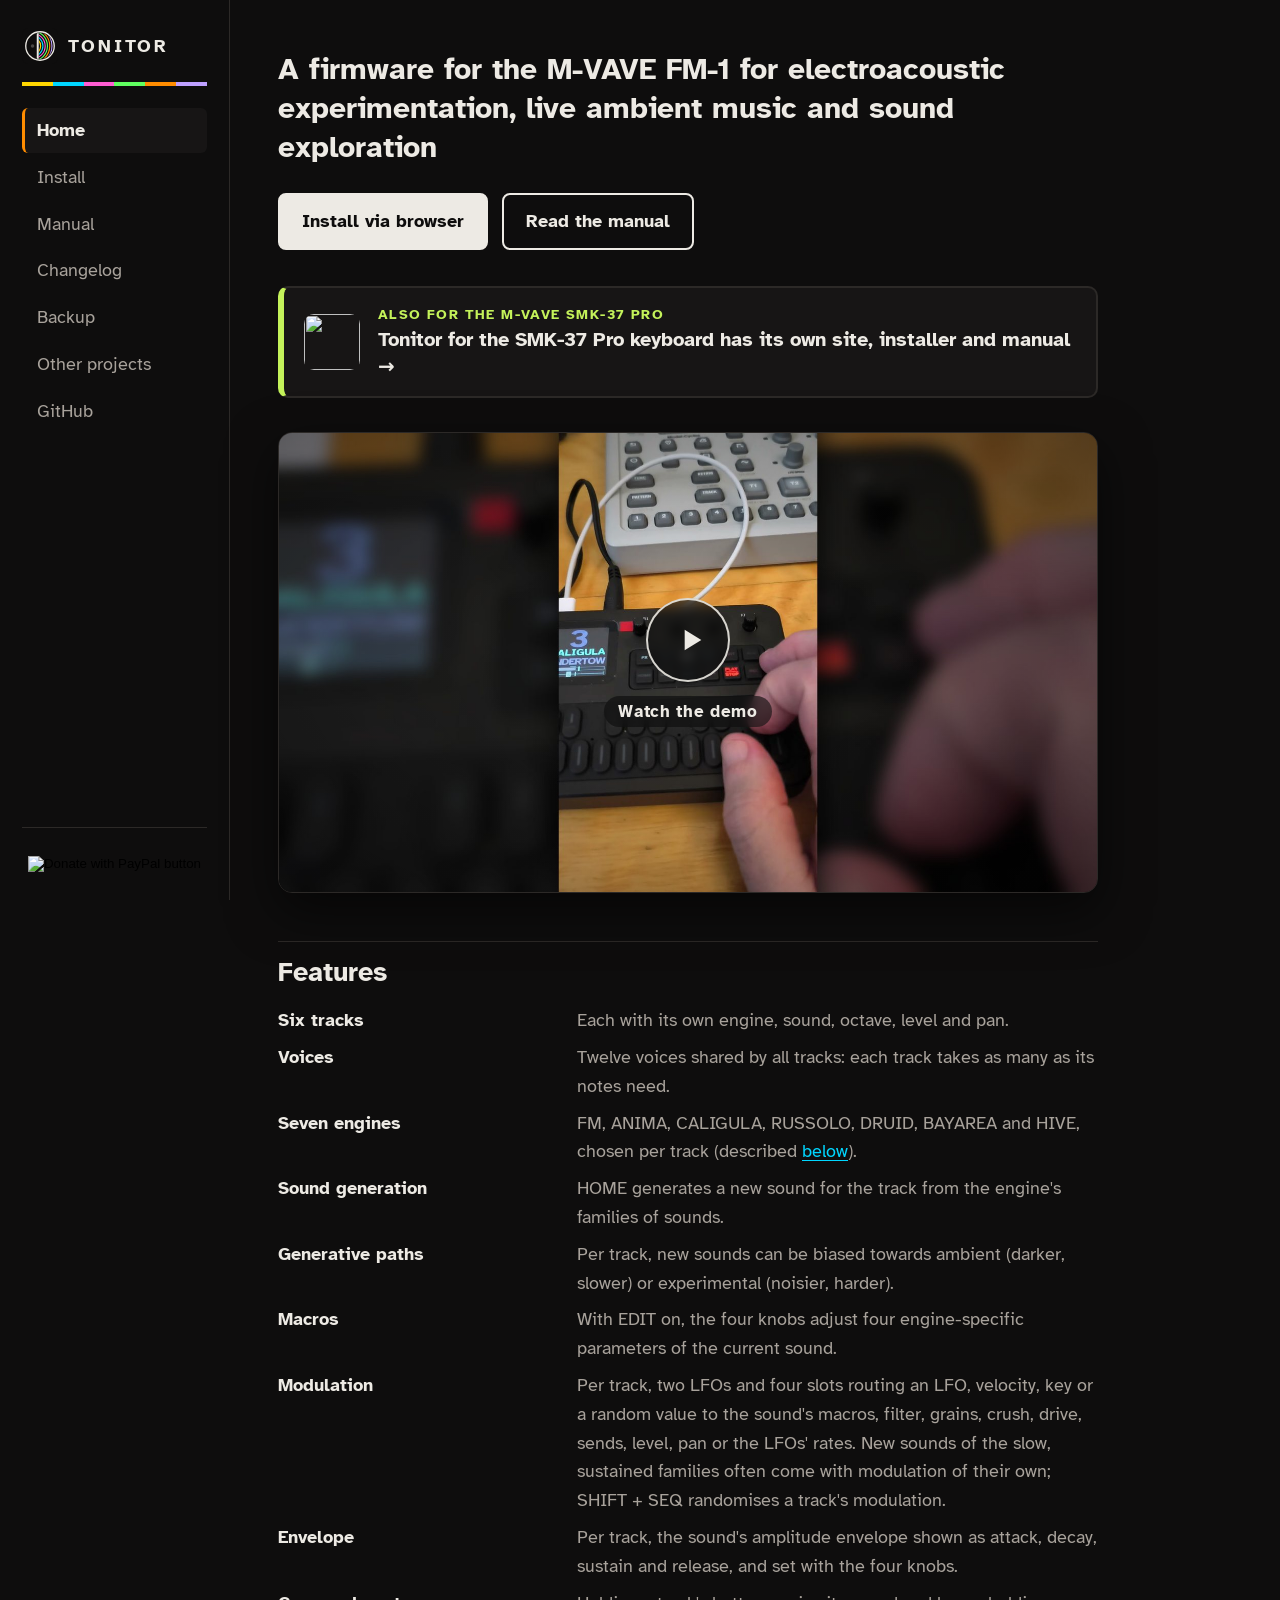
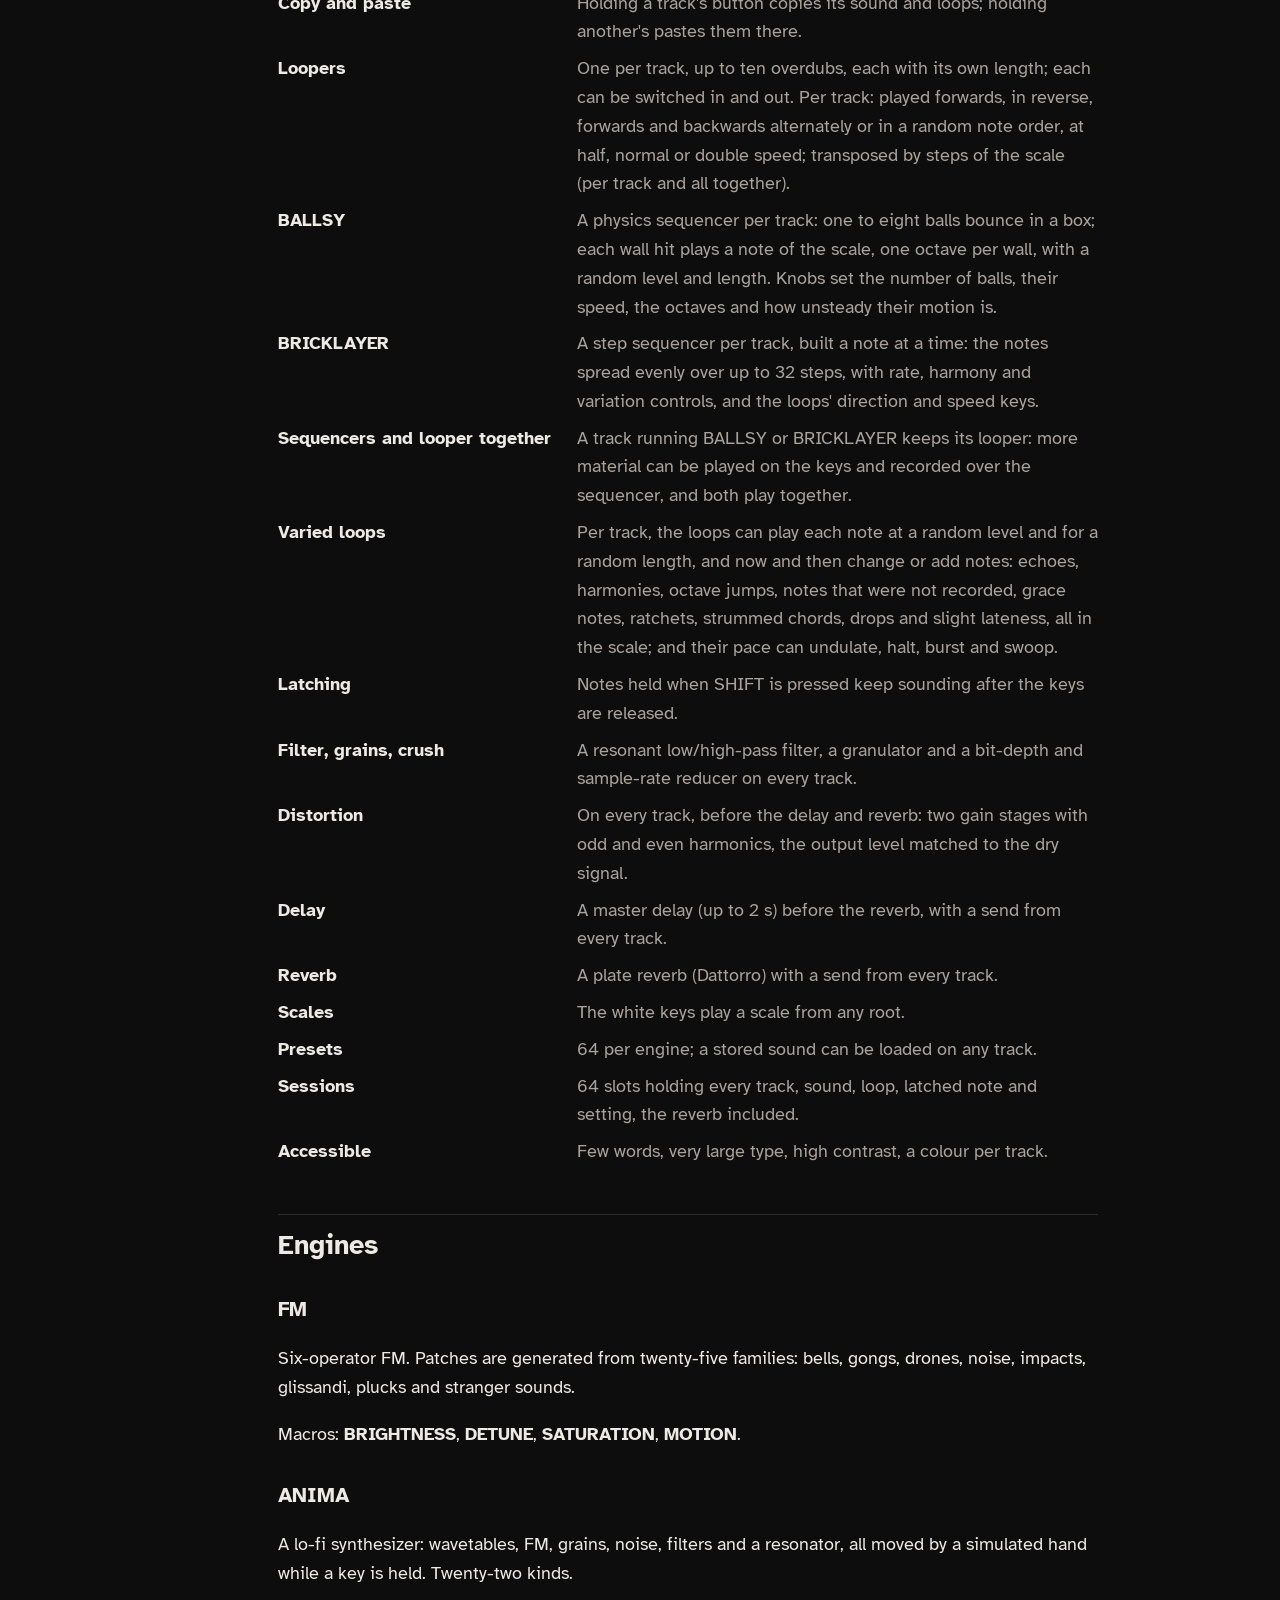
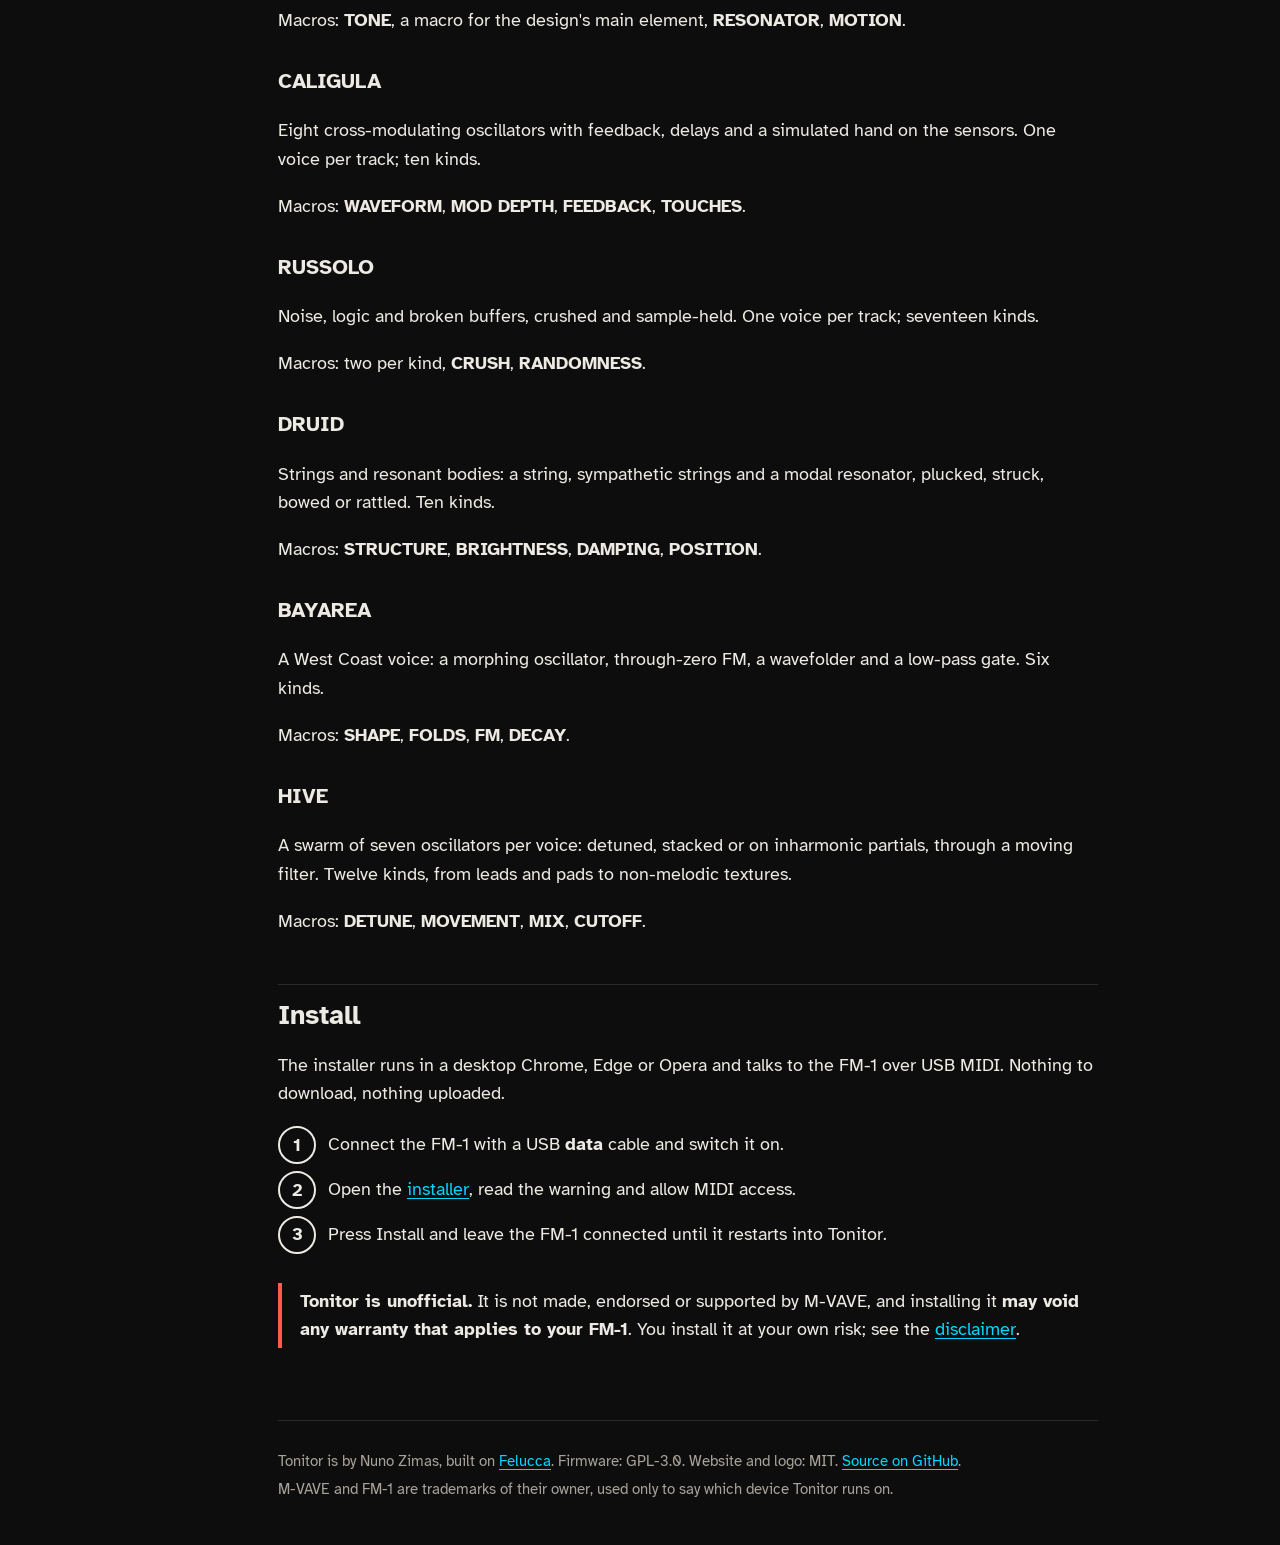
==== docs/index.html @ f51bd683 "Website: Tonitor 0.56 Co-Authored-By: Claude Opus 5.5 <noreply@anthropic.com>" ====
<!doctype html>
<!-- SPDX-License-Identifier: MIT -- Tonitor website (generated by tools/make_site.py from site/, README.md, CHANGELOG.md) -->
<html lang="en">
<head>
<meta charset="utf-8">
<meta name="viewport" content="width=device-width, initial-scale=1">
<title>Tonitor — a firmware for the M-VAVE FM-1</title>
<meta name="description" content="Tonitor: a firmware for the M-VAVE FM-1 for electroacoustic experimentation, live ambient music and sound exploration.">
<link rel="icon" href="assets/mark.svg" type="image/svg+xml">
<link rel="preconnect" href="https://fonts.googleapis.com">
<link rel="preconnect" href="https://fonts.gstatic.com" crossorigin>
<link href="https://fonts.googleapis.com/css2?family=Atkinson+Hyperlegible:wght@400;700&display=swap" rel="stylesheet">
<link rel="stylesheet" href="css/site.css?v=ab61317bf0">
<script src="js/demo.js" defer></script>
</head>
<body>
<div class="layout">
  <aside class="side">
    <div class="top">
      <a class="brand" href="./"><img src="assets/mark.svg" alt="">TONITOR</a>
      <button class="menu-btn" type="button" aria-label="Menu" aria-controls="site-nav" aria-expanded="false"><span></span><span></span><span></span></button>
    </div>
    <div class="layers" aria-hidden="true"><span></span><span></span><span></span><span></span><span></span><span></span></div>
    <nav id="site-nav" aria-label="Site">
      <button class="menu-close" type="button" aria-label="Close the menu">&times;</button>
      <a href="./" aria-current="page">Home</a>
      <a href="install.html">Install</a>
      <a href="manual.html">Manual</a>
      <a href="changelog.html">Changelog</a>
      <a href="backup.html">Backup</a>
      <a href="projects.html">Other projects</a>
      <a href="https://github.com/nzimas/tonitor">GitHub</a>
    </nav>
    <div class="menu-shade" hidden></div>
    <form class="donate donate-side" action="https://www.paypal.com/cgi-bin/webscr" method="post" target="_top">
      <input type="hidden" name="cmd" value="_xclick">
      <input type="hidden" name="business" value="nzimas.lv@gmail.com">
      <input type="hidden" name="item_name" value="Support Tonitor">
      <input type="hidden" name="currency_code" value="EUR">
      <input type="image" src="https://www.paypalobjects.com/en_US/i/btn/btn_donateCC_LG.gif" name="submit"
             title="PayPal - The safer, easier way to pay online!" alt="Donate with PayPal button">
    </form>
  </aside>
  <div class="content">
    <main>
<div class="hero">
  <h1>A firmware for the M-VAVE FM-1 for electroacoustic experimentation, live ambient music and sound exploration</h1>
  <div class="cta">
    <a class="btn primary" href="install.html">Install via browser</a>
    <a class="btn" href="manual.html">Read the manual</a>
  </div>
</div>

<a class="sibling" href="https://nzimas.github.io/tonitor-smk37/" style="display:flex;align-items:center;gap:18px;margin:30px 0 0;padding:16px 20px;text-decoration:none;color:var(--fg);background:var(--bg2);border:2px solid var(--line);border-left:6px solid #c4f25a;border-radius:10px">
  <img src="https://nzimas.github.io/tonitor-smk37/assets/mark.svg" alt="" width="56" height="56" style="flex:none;border-radius:10px">
  <span><span style="display:block;color:#c4f25a;font-size:14px;font-weight:700;letter-spacing:0.1em;text-transform:uppercase">Also for the M-VAVE SMK-37 Pro</span>
    <span style="display:block;font-size:20px;font-weight:700;line-height:1.35">Tonitor for the SMK-37 Pro keyboard has its own site, installer and manual →</span></span>
</a>

<div class="demo" data-video="Ck0gDlUYx4M">
  <img src="assets/demo-poster.jpg" alt="" width="1600" height="900">
  <button class="demo-play" type="button" aria-label="Play the demo video (YouTube)">
    <span class="demo-icon" aria-hidden="true"><svg viewBox="0 0 24 24"><path d="M8 5.5v13l10.5-6.5z"/></svg></span>
    <span class="demo-label">Watch the demo</span>
  </button>
</div>

<h2>Features</h2>
<dl class="features">
  <dt>Six tracks</dt>
  <dd>Each with its own engine, sound, octave, level and pan.</dd>
  <dt>Voices</dt>
  <dd>Twelve voices shared by all tracks: each track takes as many as its notes need.</dd>
  <dt>Seven engines</dt>
  <dd>FM, ANIMA, CALIGULA, RUSSOLO, DRUID, BAYAREA and HIVE, chosen per track (described <a href="#engines">below</a>).</dd>
  <dt>Sound generation</dt>
  <dd>HOME generates a new sound for the track from the engine's families of sounds.</dd>
  <dt>Generative paths</dt>
  <dd>Per track, new sounds can be biased towards ambient (darker, slower) or experimental (noisier, harder).</dd>
  <dt>Macros</dt>
  <dd>With EDIT on, the four knobs adjust four engine-specific parameters of the current sound.</dd>
  <dt>Modulation</dt>
  <dd>Per track, two LFOs and four slots routing an LFO, velocity, key or a random value to the sound's macros, filter,
    grains, crush, drive, sends, level, pan or the LFOs' rates. New sounds of the slow, sustained families often come
    with modulation of their own; SHIFT + SEQ randomises a track's modulation.</dd>
  <dt>Envelope</dt>
  <dd>Per track, the sound's amplitude envelope shown as attack, decay, sustain and release, and set with the four knobs.</dd>
  <dt>Copy and paste</dt>
  <dd>Holding a track's button copies its sound and loops; holding another's pastes them there.</dd>
  <dt>Loopers</dt>
  <dd>One per track, up to ten overdubs, each with its own length; each can be switched in and out. Per track: played forwards, in reverse, forwards and backwards alternately or in a random note order,
    at half, normal or double speed; transposed by steps of the scale (per track and all together).</dd>
  <dt>BALLSY</dt>
  <dd>A physics sequencer per track: one to eight balls bounce in a box; each wall hit plays a note of the scale, one octave per wall,
    with a random level and length. Knobs set the number of balls, their speed, the octaves and how unsteady
    their motion is.</dd>
  <dt>BRICKLAYER</dt>
  <dd>A step sequencer per track, built a note at a time: the notes spread evenly over up to 32 steps, with rate,
    harmony and variation controls, and the loops' direction and speed keys.</dd>
  <dt>Sequencers and looper together</dt>
  <dd>A track running BALLSY or BRICKLAYER keeps its looper: more material can be played on the keys and
    recorded over the sequencer, and both play together.</dd>
  <dt>Varied loops</dt>
  <dd>Per track, the loops can play each note at a random level and for a random length, and now and then change
    or add notes: echoes, harmonies, octave jumps, notes that were not recorded, grace notes, ratchets, strummed
    chords, drops and slight lateness, all in the scale; and their pace can undulate, halt, burst and swoop.</dd>
  <dt>Latching</dt>
  <dd>Notes held when SHIFT is pressed keep sounding after the keys are released.</dd>
  <dt>Filter, grains, crush</dt>
  <dd>A resonant low/high-pass filter, a granulator and a bit-depth and sample-rate reducer on every track.</dd>
  <dt>Distortion</dt>
  <dd>On every track, before the delay and reverb: two gain stages with odd and even harmonics, the output level matched to the dry signal.</dd>
  <dt>Delay</dt>
  <dd>A master delay (up to 2 s) before the reverb, with a send from every track.</dd>
  <dt>Reverb</dt>
  <dd>A plate reverb (Dattorro) with a send from every track.</dd>
  <dt>Scales</dt>
  <dd>The white keys play a scale from any root.</dd>
  <dt>Presets</dt>
  <dd>64 per engine; a stored sound can be loaded on any track.</dd>
  <dt>Sessions</dt>
  <dd>64 slots holding every track, sound, loop, latched note and setting, the reverb included.</dd>
  <dt>Accessible</dt>
  <dd>Few words, very large type, high contrast, a colour per track.</dd>
</dl>

<h2 id="engines">Engines</h2>

<h3>FM</h3>
<p>Six-operator FM. Patches are generated from twenty-five families: bells, gongs, drones, noise, impacts,
  glissandi, plucks and stranger sounds.</p>
<p>Macros: <b>BRIGHTNESS</b>, <b>DETUNE</b>, <b>SATURATION</b>, <b>MOTION</b>.</p>

<h3>ANIMA</h3>
<p>A lo-fi synthesizer: wavetables, FM, grains, noise, filters and a resonator, all moved by a simulated hand
  while a key is held. Twenty-two kinds.</p>
<p>Macros: <b>TONE</b>, a macro for the design's main element, <b>RESONATOR</b>, <b>MOTION</b>.</p>

<h3>CALIGULA</h3>
<p>Eight cross-modulating oscillators with feedback, delays and a simulated hand on the sensors. One voice per
  track; ten kinds.</p>
<p>Macros: <b>WAVEFORM</b>, <b>MOD DEPTH</b>, <b>FEEDBACK</b>, <b>TOUCHES</b>.</p>

<h3>RUSSOLO</h3>
<p>Noise, logic and broken buffers, crushed and sample-held. One voice per track; seventeen kinds.</p>
<p>Macros: two per kind, <b>CRUSH</b>, <b>RANDOMNESS</b>.</p>

<h3>DRUID</h3>
<p>Strings and resonant bodies: a string, sympathetic strings and a modal resonator, plucked, struck, bowed or
  rattled. Ten kinds.</p>
<p>Macros: <b>STRUCTURE</b>, <b>BRIGHTNESS</b>, <b>DAMPING</b>, <b>POSITION</b>.</p>

<h3>BAYAREA</h3>
<p>A West Coast voice: a morphing oscillator, through-zero FM, a wavefolder and a low-pass gate. Six kinds.</p>
<p>Macros: <b>SHAPE</b>, <b>FOLDS</b>, <b>FM</b>, <b>DECAY</b>.</p>

<h3>HIVE</h3>
<p>A swarm of seven oscillators per voice: detuned, stacked or on inharmonic partials, through a moving filter.
  Twelve kinds, from leads and pads to non-melodic textures.</p>
<p>Macros: <b>DETUNE</b>, <b>MOVEMENT</b>, <b>MIX</b>, <b>CUTOFF</b>.</p>

<h2>Install</h2>
<p>The installer runs in a desktop Chrome, Edge or Opera and talks to the FM-1 over USB MIDI. Nothing to
  download, nothing uploaded.</p>
<ol class="steps">
  <li>Connect the FM-1 with a USB <b>data</b> cable and switch it on.</li>
  <li>Open the <a href="install.html">installer</a>, read the warning and allow MIDI access.</li>
  <li>Press Install and leave the FM-1 connected until it restarts into Tonitor.</li>
</ol>
<div class="warn">
  <p><b>Tonitor is unofficial.</b> It is not made, endorsed or supported by M-VAVE, and installing it
    <b>may void any warranty that applies to your FM-1</b>. You install it at your own risk; see the
    <a href="https://github.com/nzimas/tonitor#disclaimer">disclaimer</a>.</p>
</div>

    </main>
    <footer>
      <p>Tonitor is by Nuno Zimas, built on <a href="https://github.com/hugelton/Felucca">Felucca</a>. Firmware: GPL-3.0. Website and logo: MIT.
        <a href="https://github.com/nzimas/tonitor">Source on GitHub</a>.</p>
      <p>M-VAVE and FM-1 are trademarks of their owner, used only to say which device Tonitor runs on.</p>
      <form class="donate donate-foot" action="https://www.paypal.com/cgi-bin/webscr" method="post" target="_top">
        <input type="hidden" name="cmd" value="_xclick">
        <input type="hidden" name="business" value="nzimas.lv@gmail.com">
        <input type="hidden" name="item_name" value="Support Tonitor">
        <input type="hidden" name="currency_code" value="EUR">
        <input type="image" src="https://www.paypalobjects.com/en_US/i/btn/btn_donateCC_LG.gif" name="submit"
               title="PayPal - The safer, easier way to pay online!" alt="Donate with PayPal button">
      </form>
    </footer>
  </div>
</div>
<script src="js/menu.js?v=ab61317bf0"></script>
</body>
</html>
---- docs/css/site.css ----
/* SPDX-License-Identifier: MIT -- Tonitor website */
:root {
  --bg: #0e0d0d;
  --bg2: #171515;
  --line: #2c2927;
  --fg: #edeae4;
  --dim: #a8a29b;
  --l1: #ffd600; --l2: #00d6ff; --l3: #ff5cd2; --l4: #60ff60; --l5: #ff8c00; --l6: #bea0ff;
  --warn: #ff5a4a;
  --ok: #60e080;
  --side: 230px;
  --max: 820px;
}
* { box-sizing: border-box; }
[hidden] { display: none !important; }
html { -webkit-text-size-adjust: 100%; }
body {
  margin: 0;
  background: var(--bg);
  color: var(--fg);
  font-family: "Atkinson Hyperlegible", system-ui, -apple-system, "Segoe UI", sans-serif;
  font-size: 18px;
  line-height: 1.6;
}
a { color: var(--l2); text-underline-offset: 3px; }
a:hover { color: var(--fg); }
code, pre { font-family: ui-monospace, "SF Mono", Menlo, Consolas, monospace; font-size: 0.88em; }
code { background: var(--bg2); border: 1px solid var(--line); border-radius: 5px; padding: 0.05em 0.35em; }
pre { background: var(--bg2); border: 1px solid var(--line); border-radius: 8px; padding: 14px 16px; overflow-x: auto; }
pre code { background: none; border: 0; padding: 0; }
img { max-width: 100%; }

/* the frame: the menu down the left, the content beside it */
.layout { display: flex; min-height: 100vh; }
.side {
  width: var(--side); flex: none; position: sticky; top: 0; align-self: flex-start; height: 100vh;
  padding: 28px 22px; border-right: 1px solid var(--line);
  display: flex; flex-direction: column;
}
.brand { display: flex; align-items: center; gap: 10px; color: var(--fg); text-decoration: none; font-weight: 700; letter-spacing: 0.16em; font-size: 18px; }
.brand img { width: 36px; height: 36px; }
.layers { display: flex; height: 4px; margin: 18px 0 22px; }
.layers span { flex: 1; }
.layers span:nth-child(1) { background: var(--l1); } .layers span:nth-child(2) { background: var(--l2); }
.layers span:nth-child(3) { background: var(--l3); } .layers span:nth-child(4) { background: var(--l4); }
.layers span:nth-child(5) { background: var(--l5); } .layers span:nth-child(6) { background: var(--l6); }
.top { display: flex; align-items: center; justify-content: space-between; }
.menu-btn, .menu-close, .menu-shade { display: none; }
.side nav { display: flex; flex-direction: column; gap: 2px; }
.side nav a { color: var(--dim); text-decoration: none; padding: 8px 12px; border-radius: 6px; border-left: 3px solid transparent; }
.side nav a:hover { color: var(--fg); background: var(--bg2); }
.side nav a[aria-current="page"] { color: var(--fg); background: var(--bg2); border-left-color: var(--l5); font-weight: 700; }
.donate { margin: auto 0 0; padding-top: 28px; border-top: 1px solid var(--line); display: flex; justify-content: center; }
.donate input[type="image"] { display: block; }
.donate-foot { display: none; }

.content { flex: 1; min-width: 0; padding: 0 48px; }
main { max-width: var(--max); padding: 40px 0 50px; }
main h1 { font-size: 36px; line-height: 1.2; margin: 0 0 14px; }
main h2 { font-size: 27px; line-height: 1.25; margin: 48px 0 12px; padding-top: 14px; border-top: 1px solid var(--line); }
main h3 { font-size: 21px; margin: 30px 0 8px; }
main h2, main h3 { scroll-margin-top: 20px; }
p.big { font-size: 22px; font-weight: 700; margin: 0 0 8px; }
p.note { color: var(--dim); font-size: 15px; }

/* home */
.hero { padding: 10px 0 6px; }
.hero h1 { font-size: 30px; line-height: 1.3; max-width: 26em; margin: 0; }
.cta { display: flex; gap: 14px; flex-wrap: wrap; margin-top: 26px; }
/* the demo: a 16:9 poster (the Short's frame on an enlarged, blurred detail of it); played, YouTube's player takes
 * the frame's place in the middle */
.demo { position: relative; margin: 34px 0 0; aspect-ratio: 16 / 9; overflow: hidden; border-radius: 14px;
        border: 1px solid var(--line); background: #000; box-shadow: 0 18px 50px rgba(0, 0, 0, 0.55); }
.demo > img { position: absolute; inset: 0; width: 100%; height: 100%; object-fit: cover; display: block; }
.demo-play { position: absolute; inset: 0; width: 100%; height: 100%; padding: 0; border: 0; cursor: pointer;
             background: radial-gradient(ellipse at center, rgba(0, 0, 0, 0) 30%, rgba(0, 0, 0, 0.35) 100%);
             display: flex; flex-direction: column; align-items: center; justify-content: center; gap: 14px;
             color: var(--fg); font-family: inherit; }
.demo-icon { width: 84px; height: 84px; border-radius: 50%; display: grid; place-items: center;
             background: rgba(14, 13, 13, 0.62); border: 2px solid rgba(237, 234, 228, 0.9);
             backdrop-filter: blur(6px); -webkit-backdrop-filter: blur(6px);
             transition: transform 0.18s ease, background 0.18s ease; }
.demo-icon svg { width: 38px; height: 38px; fill: var(--fg); margin-left: 5px; }
.demo-label { font-size: 17px; font-weight: 700; letter-spacing: 0.04em; padding: 5px 14px; border-radius: 999px;
              background: rgba(14, 13, 13, 0.62); backdrop-filter: blur(6px); -webkit-backdrop-filter: blur(6px); }
.demo-play:hover .demo-icon, .demo-play:focus-visible .demo-icon { transform: scale(1.08); background: var(--l5); border-color: var(--l5); }
.demo-play:focus-visible { outline: 3px solid var(--l2); outline-offset: -3px; }
.demo iframe { position: absolute; top: 0; left: 50%; height: 100%; aspect-ratio: 9 / 16; transform: translateX(-50%);
               border: 0; display: block; background: #000; }
@media (prefers-reduced-motion: reduce) { .demo-icon { transition: none; } }
.btn { display: inline-block; padding: 12px 22px; border-radius: 8px; font-weight: 700; text-decoration: none; border: 2px solid var(--fg); color: var(--fg); background: transparent; font-size: 18px; cursor: pointer; font-family: inherit; }
.btn.primary { background: var(--fg); color: var(--bg); }
.btn:hover { background: var(--bg2); color: var(--fg); }
.btn.primary:hover { background: #fff; color: var(--bg); }
.btn[disabled] { opacity: 0.35; cursor: not-allowed; }

.features { display: grid; grid-template-columns: max-content 1fr; gap: 8px 26px; margin: 16px 0 0; }
.features dt { font-weight: 700; }
.features dd { margin: 0; color: var(--dim); }

.steps { counter-reset: s; list-style: none; padding: 0; margin: 16px 0 0; }
.steps li { counter-increment: s; position: relative; padding: 4px 0 12px 50px; }
.steps li::before { content: counter(s); position: absolute; left: 0; top: 0; width: 34px; height: 34px; border-radius: 50%; border: 2px solid var(--fg); display: grid; place-items: center; font-weight: 700; }

.warn { border-left: 4px solid var(--warn); padding: 4px 0 4px 18px; margin: 22px 0; }
.warn p { margin: 0; }

footer { border-top: 1px solid var(--line); padding: 24px 0 40px; color: var(--dim); font-size: 15px; max-width: var(--max); }
footer p { margin: 4px 0; }

/* documents (manual, changelog) */
main table { border-collapse: collapse; width: 100%; margin: 14px 0; display: block; overflow-x: auto; }
main th, main td { border: 1px solid var(--line); padding: 8px 12px; vertical-align: top; text-align: left; }
main th { background: var(--bg2); }
main td:first-child { white-space: nowrap; }
main blockquote { border-left: 4px solid var(--l5); margin: 16px 0; padding: 4px 18px; color: var(--dim); }
.toc { border-left: 1px solid var(--line); padding: 4px 0 4px 18px; columns: 2 240px; margin: 20px 0; }
.toc a { display: block; padding: 2px 0; text-decoration: none; }
.toc a.sub { padding-left: 16px; color: var(--dim); }

/* other projects */
p.lead { font-size: 20px; color: var(--dim); margin: 0; max-width: 36em; }
.projects { display: grid; gap: 24px; margin: 34px 0 0; }
.project { --accent: var(--l1); background: var(--bg2); border: 1px solid var(--line); border-top: 4px solid var(--accent);
           border-radius: 12px; padding: 24px 28px 26px; }
.project-head { display: flex; flex-wrap: wrap; align-items: baseline; justify-content: space-between; gap: 4px 18px; }
main .project h2 { margin: 0; padding: 0; border: 0; font-size: 28px; }
.device { color: var(--accent); font-size: 14px; font-weight: 700; letter-spacing: 0.08em; text-transform: uppercase; }
.project > p { margin: 12px 0 0; }
.links { display: flex; flex-wrap: wrap; gap: 10px; margin-top: 20px; }
.btn.small { padding: 7px 16px; font-size: 16px; border-radius: 7px; white-space: nowrap; }
.editions { list-style: none; padding: 0; margin: 18px 0 0; border-top: 1px solid var(--line); }
.editions li { display: grid; grid-template-columns: 1fr auto; gap: 12px 24px; align-items: center;
               padding: 16px 0; border-bottom: 1px solid var(--line); }
.editions li:last-child { border-bottom: 0; padding-bottom: 0; }
.ed-name { font-weight: 700; font-size: 19px; }
.ed-note { color: var(--dim); font-size: 16px; line-height: 1.5; margin: 4px 0 0; }
.ed-links { display: flex; flex-wrap: wrap; gap: 8px; justify-content: flex-end; }
.tag { display: inline-block; margin-left: 10px; padding: 1px 9px; border: 1px solid var(--line); border-radius: 999px;
       color: var(--dim); font-size: 13px; font-weight: 700; vertical-align: 2px; }
.tag.current { color: var(--ok); border-color: var(--ok); }

/* the installer */
.panel { background: var(--bg2); border: 1px solid var(--line); border-radius: 10px; padding: 22px 24px; margin-top: 20px; }
.status { font-size: 22px; font-weight: 700; margin: 0 0 8px; }
.status.ok { color: var(--ok); } .status.bad { color: var(--warn); }
.detail { color: var(--dim); margin: 0; white-space: pre-line; }
.bar { height: 22px; background: var(--bg); border: 2px solid var(--fg); border-radius: 6px; overflow: hidden; margin: 16px 0 6px; }
.bar > div { height: 100%; width: 0; background: linear-gradient(90deg, var(--l1), var(--l2), var(--l3), var(--l4), var(--l5), var(--l6)); transition: width 0.2s; }
.check { display: flex; gap: 12px; align-items: flex-start; margin: 16px 0; font-size: 17px; }
.check input { width: 22px; height: 22px; margin-top: 3px; flex: none; }
.dev { display: grid; grid-template-columns: max-content 1fr; gap: 4px 16px; margin: 10px 0 0; }
.dev dt { color: var(--dim); }
.dev dd { margin: 0; font-weight: 700; }

/* narrow screens: the menu above the content */
@media (max-width: 820px) {
  .layout { flex-direction: column; }
  .side { width: auto; height: auto; position: static; align-self: stretch; border-right: 0; border-bottom: 1px solid var(--line); padding: 16px 20px 12px; }
  .layers { margin: 12px 0 0; }
  .menu-btn { display: flex; flex-direction: column; justify-content: center; gap: 5px; width: 44px; height: 44px;
              padding: 10px; background: none; border: 1px solid var(--line); border-radius: 8px; cursor: pointer; }
  .menu-btn span { display: block; height: 2px; background: var(--fg); border-radius: 1px; }
  .side nav { position: fixed; top: 0; right: 0; bottom: 0; width: min(80vw, 300px); z-index: 20;
              background: var(--bg2); border-left: 1px solid var(--line); padding: 64px 18px 24px;
              transform: translateX(100%); transition: transform 0.22s ease; visibility: hidden; }
  .menu-open .side nav { transform: none; visibility: visible; }
  .side nav a { font-size: 19px; padding: 12px 14px; }
  .menu-close { display: block; position: absolute; top: 12px; right: 12px; width: 44px; height: 44px;
                background: none; border: 1px solid var(--line); border-radius: 8px; color: var(--fg);
                font-size: 28px; line-height: 1; cursor: pointer; font-family: inherit; }
  .menu-shade { display: block; position: fixed; inset: 0; z-index: 10; background: rgba(0, 0, 0, 0.6); }
  .menu-shade[hidden] { display: none; }
  .menu-open { overflow: hidden; }
  .project { padding: 20px 18px 22px; }
  main .project h2 { font-size: 24px; }
  .editions li { grid-template-columns: 1fr; }
  .editions li > .btn { justify-self: start; }
  .ed-links { justify-content: flex-start; }
  .demo { margin-top: 26px; border-radius: 10px; }
  .demo-icon { width: 68px; height: 68px; }
  .demo-icon svg { width: 30px; height: 30px; }
  .demo.playing { aspect-ratio: 9 / 16; max-width: 360px; margin-left: auto; margin-right: auto; }   /* (portrait, to be seen) */
  .donate-side { display: none; }
  .donate-foot { display: flex; margin: 24px 0 8px; padding-top: 24px; }
  .content { padding: 0 20px; }
  main { padding-top: 26px; }
  body { font-size: 17px; }
  .features { grid-template-columns: 1fr; gap: 0; }
  .features dd { margin-bottom: 10px; }
  main td:first-child { white-space: normal; }
}
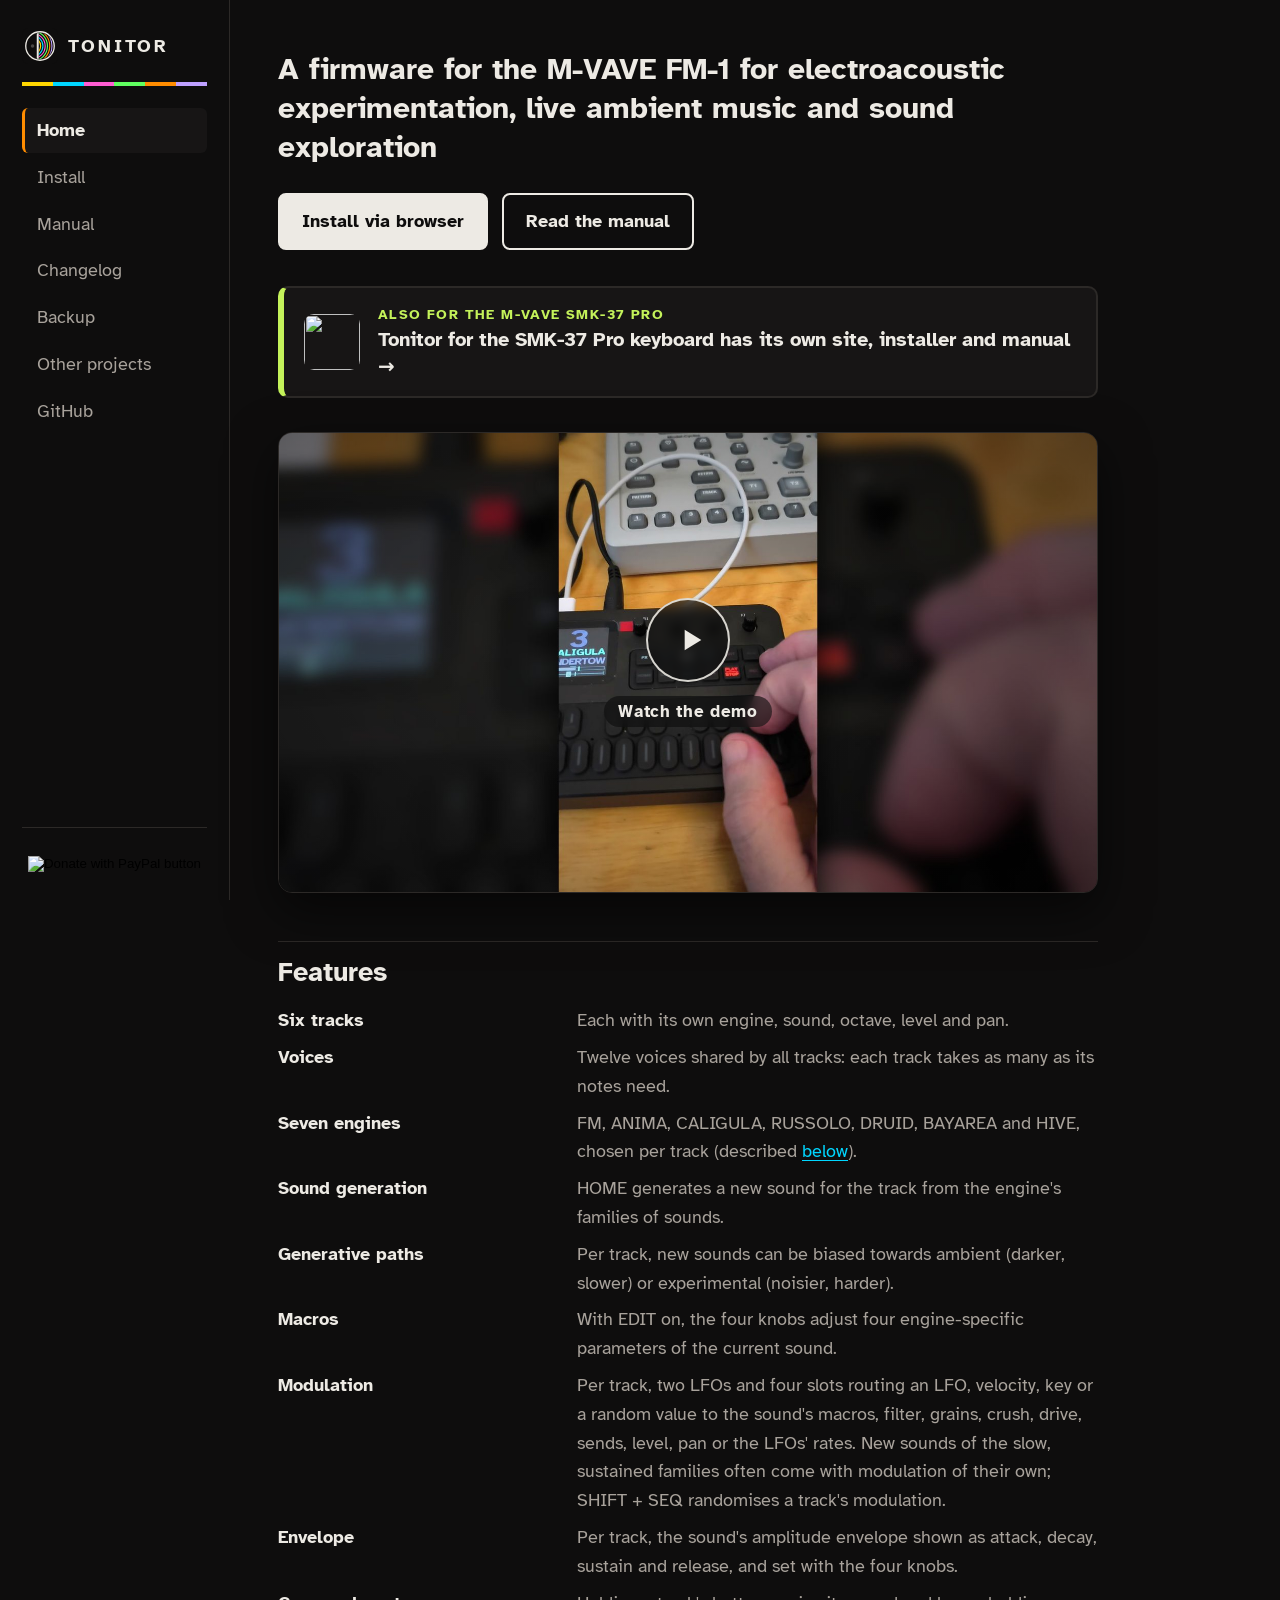
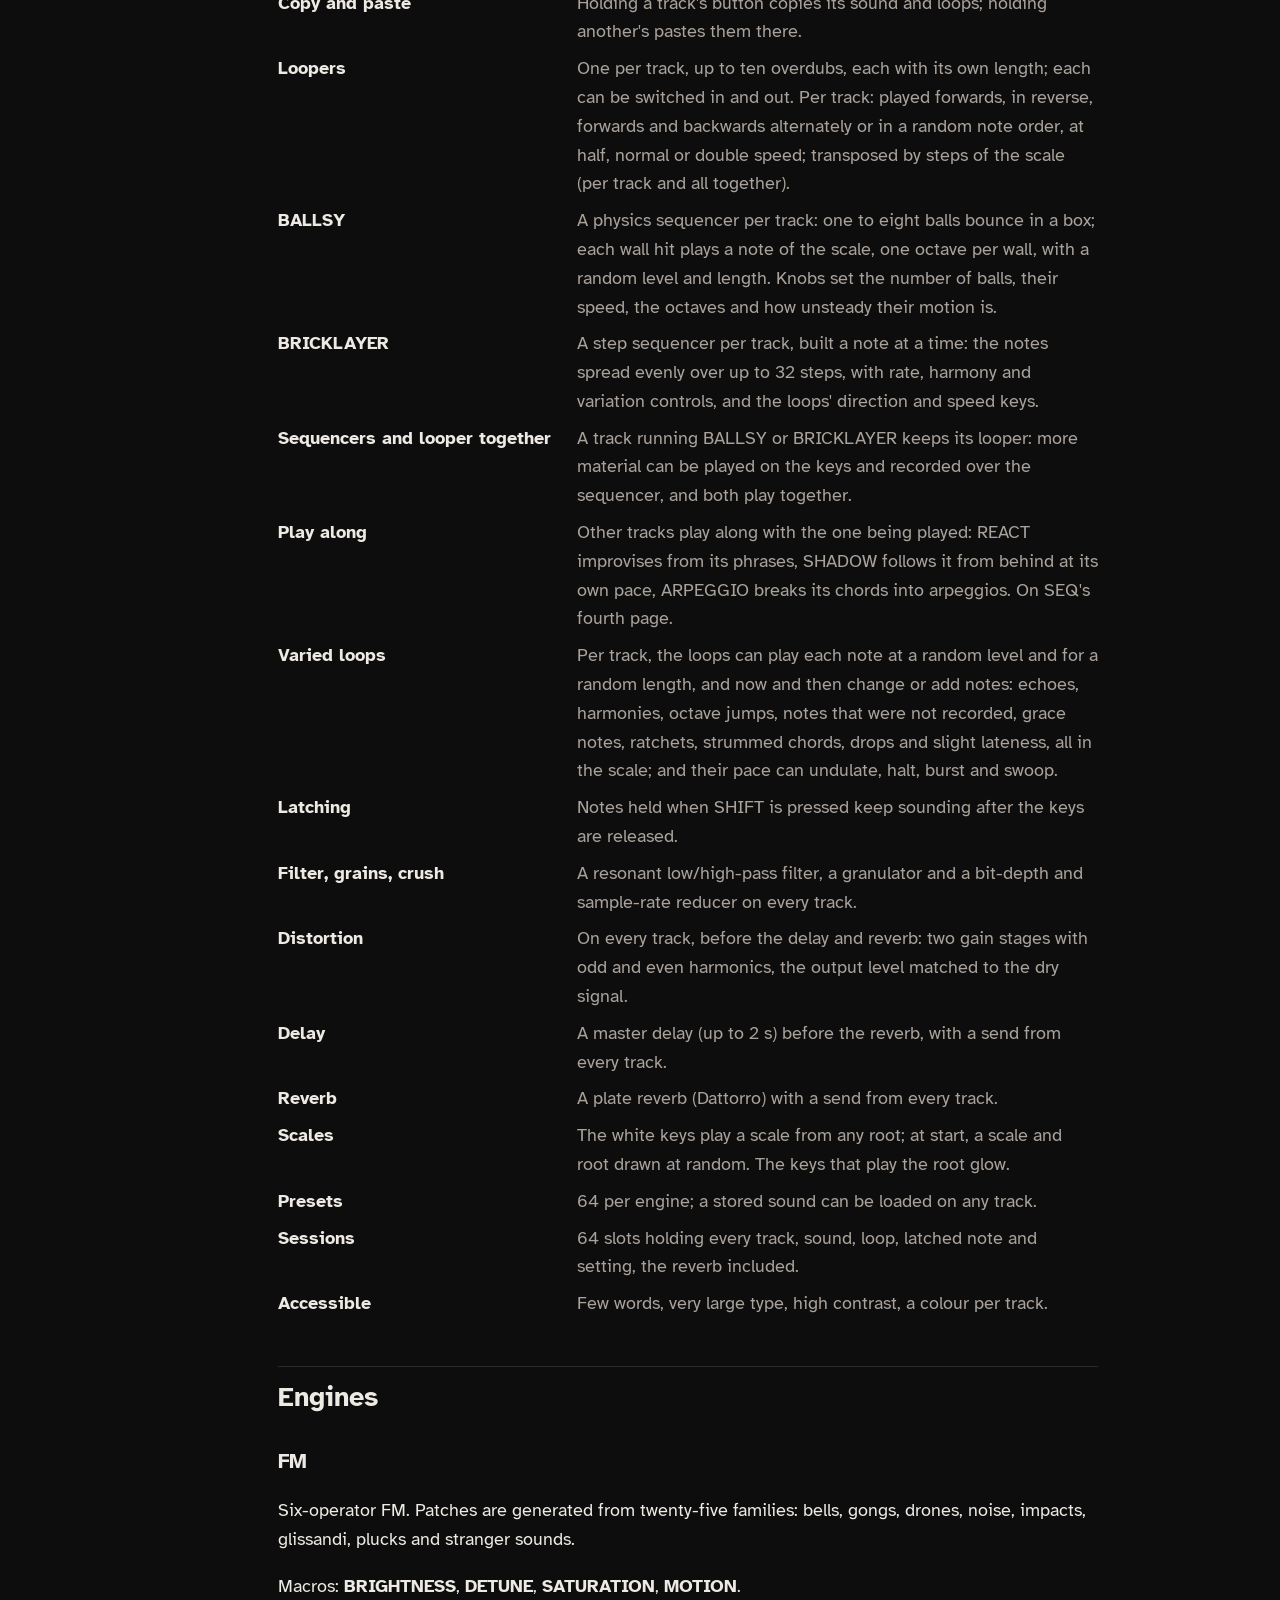
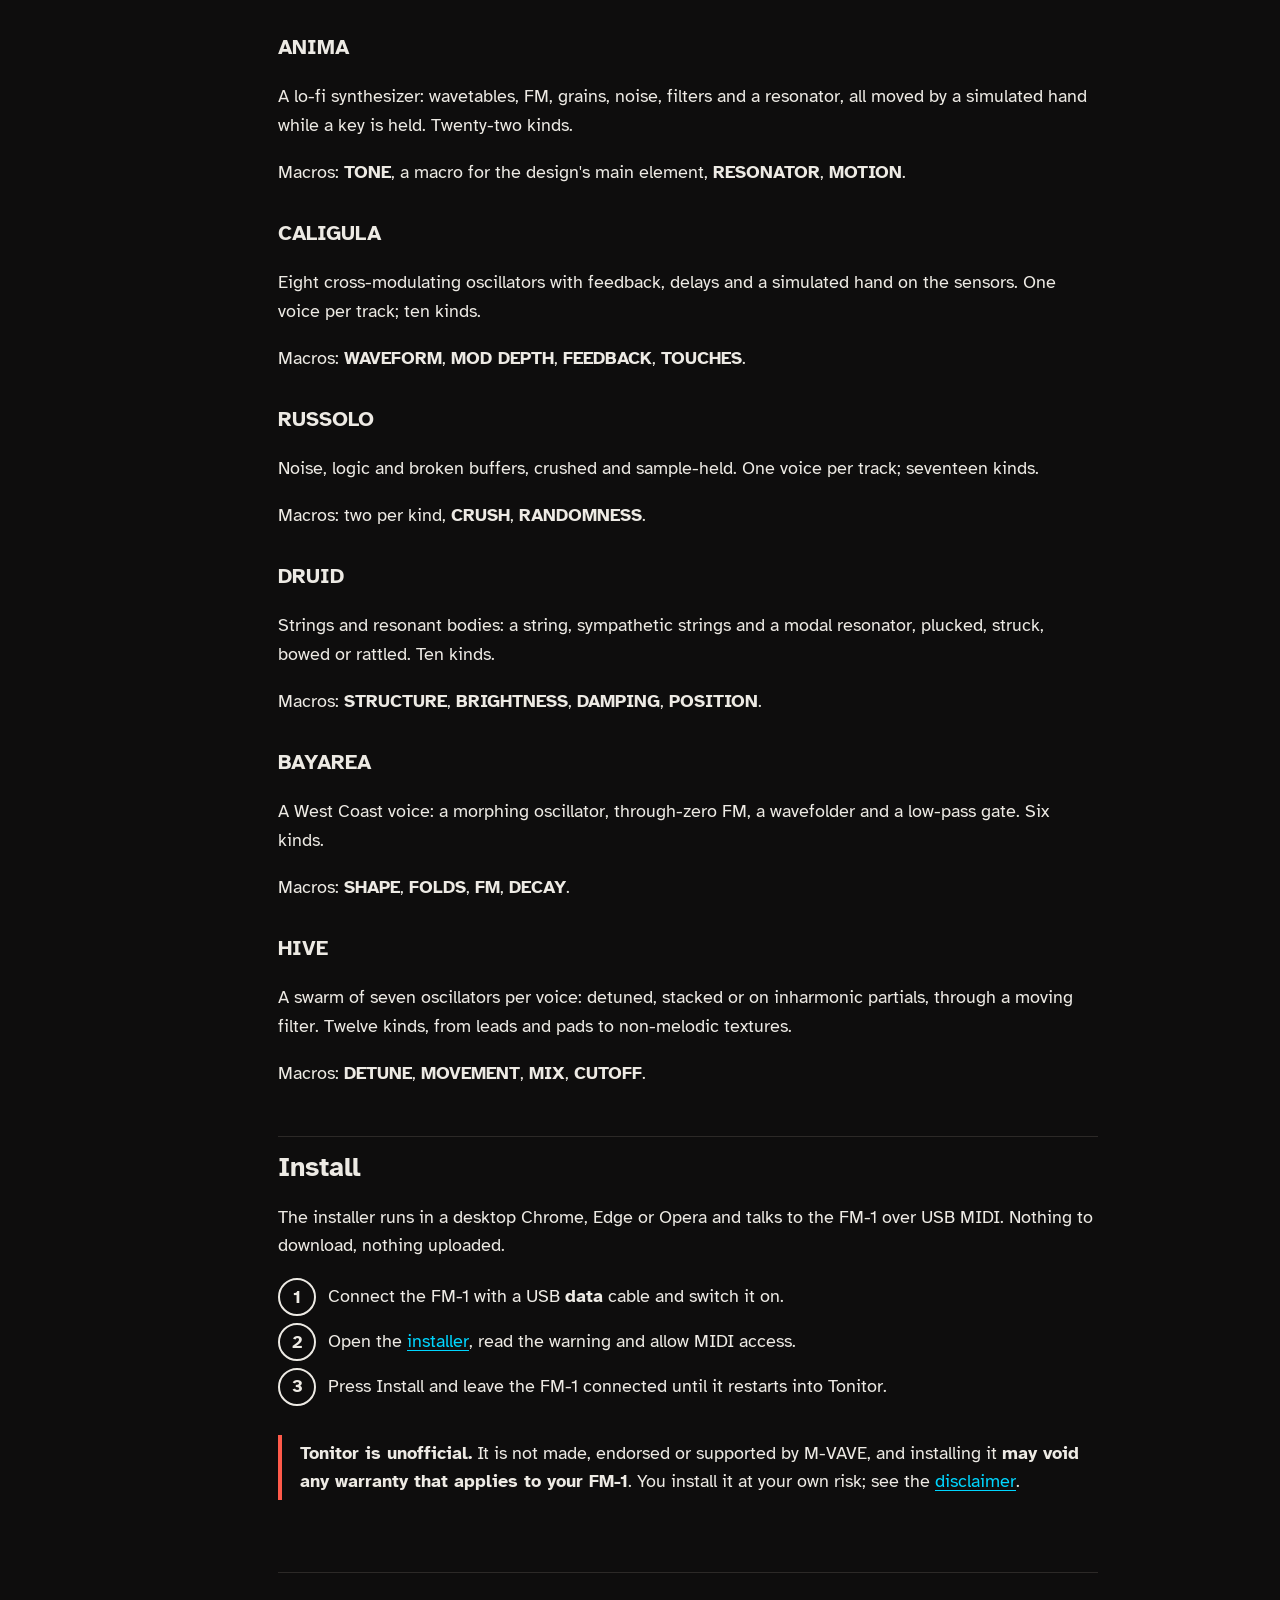
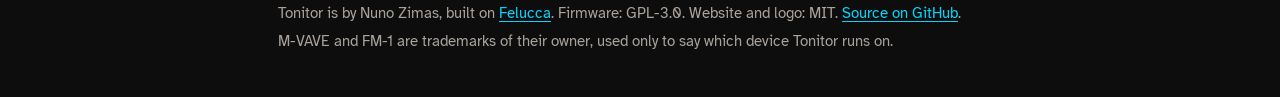
==== commit fc5954f3: "Website: Tonitor build 60 Co-Authored-By: Claude Opus 5.5 <noreply@anthropic.com>" ====
--- a/docs/index.html
+++ b/docs/index.html
@@ -10,7 +10,7 @@
 <link rel="preconnect" href="https://fonts.googleapis.com">
 <link rel="preconnect" href="https://fonts.gstatic.com" crossorigin>
 <link href="https://fonts.googleapis.com/css2?family=Atkinson+Hyperlegible:wght@400;700&display=swap" rel="stylesheet">
-<link rel="stylesheet" href="css/site.css?v=ab61317bf0">
+<link rel="stylesheet" href="css/site.css?v=907de1bb4c">
 <script src="js/demo.js" defer></script>
 </head>
 <body>
@@ -100,6 +100,9 @@
   <dt>Sequencers and looper together</dt>
   <dd>A track running BALLSY or BRICKLAYER keeps its looper: more material can be played on the keys and
     recorded over the sequencer, and both play together.</dd>
+  <dt>Play along</dt>
+  <dd>Other tracks play along with the one being played: REACT improvises from its phrases, SHADOW follows it from
+    behind at its own pace, ARPEGGIO breaks its chords into arpeggios. On SEQ's fourth page.</dd>
   <dt>Varied loops</dt>
   <dd>Per track, the loops can play each note at a random level and for a random length, and now and then change
     or add notes: echoes, harmonies, octave jumps, notes that were not recorded, grace notes, ratchets, strummed
@@ -115,7 +118,8 @@
   <dt>Reverb</dt>
   <dd>A plate reverb (Dattorro) with a send from every track.</dd>
   <dt>Scales</dt>
-  <dd>The white keys play a scale from any root.</dd>
+  <dd>The white keys play a scale from any root; at start, a scale and root drawn at random. The keys that play the
+    root glow.</dd>
   <dt>Presets</dt>
   <dd>64 per engine; a stored sound can be loaded on any track.</dd>
   <dt>Sessions</dt>
@@ -189,6 +193,6 @@
     </footer>
   </div>
 </div>
-<script src="js/menu.js?v=ab61317bf0"></script>
+<script src="js/menu.js?v=907de1bb4c"></script>
 </body>
 </html>
--- a/docs/css/site.css
+++ b/docs/css/site.css
@@ -117,6 +117,49 @@
 .toc { border-left: 1px solid var(--line); padding: 4px 0 4px 18px; columns: 2 240px; margin: 20px 0; }
 .toc a { display: block; padding: 2px 0; text-decoration: none; }
 .toc a.sub { padding-left: 16px; color: var(--dim); }
+
+/* the manual: a bar that stays at the top (search, back to the contents or the top) */
+.mbar { position: sticky; top: 0; z-index: 5; display: flex; gap: 10px; align-items: center;
+        margin: 0 0 18px; padding: 12px 0; background: var(--bg); border-bottom: 1px solid var(--line); }
+.mbar input { flex: 1; min-width: 0; font: inherit; font-size: 17px; color: var(--fg); background: var(--bg2);
+              border: 1px solid var(--line); border-radius: 7px; padding: 7px 12px; }
+.mbar input:focus { outline: 2px solid var(--l2); outline-offset: 0; border-color: transparent; }
+.mresults { position: absolute; top: 100%; left: 0; right: 0; max-height: min(70vh, 560px); overflow-y: auto;
+            background: var(--bg2); border: 1px solid var(--line); border-radius: 0 0 10px 10px;
+            box-shadow: 0 16px 40px rgba(0, 0, 0, 0.6); }
+.mresults a { display: block; padding: 9px 14px; border-bottom: 1px solid var(--line); color: var(--fg); text-decoration: none; }
+.mresults a:last-child { border-bottom: 0; }
+.mresults a[aria-selected="true"], .mresults a:hover { background: #24211f; }
+.mresults .where { display: block; font-size: 14px; font-weight: 700; color: var(--l5); }
+.mresults .what { display: block; font-size: 15px; color: var(--dim); line-height: 1.45; }
+.mresults mark { background: none; color: var(--fg); font-weight: 700; text-decoration: underline; text-decoration-color: var(--l5); }
+.mresults .none { padding: 10px 14px; color: var(--dim); }
+.manual h2, .manual h3, .manual p, .manual tr, .manual li, .manual figure, .manual nav { scroll-margin-top: 80px; }
+.found { animation: found 2.4s ease-out; }
+@keyframes found { from { background: rgba(255, 140, 0, 0.35); } to { background: transparent; } }
+@media (prefers-reduced-motion: reduce) { .found { animation: none; outline: 2px solid var(--l5); } }
+
+/* the manual: the FM-1 drawn, numbered, with its table */
+.fm1-fig { margin: 22px 0 8px; }
+.fm1-scroll { overflow-x: auto; }
+.fm1-fig .narrow { display: none; }
+@media (max-width: 700px) { .fm1-fig .narrow { display: inline; } }
+.fm1-fig svg { display: block; width: 100%; height: auto; min-width: 640px; }
+.fm1-fig figcaption { color: var(--dim); font-size: 15px; margin-top: 4px; }
+.fm1 .cut { stroke: var(--dim); stroke-width: 1.5; stroke-dasharray: 6 6; }
+.fm1 .lead { fill: none; stroke: var(--l5); stroke-width: 2; }
+.fm1 .tip { fill: var(--l5); }
+.fm1 .num { fill: var(--l5); stroke: var(--bg); stroke-width: 2; }
+.fm1 text { fill: var(--bg); font: 700 19px "Atkinson Hyperlegible", system-ui, sans-serif; text-anchor: middle; }
+.fm1 .callout:hover .lead, .fm1 .callout.hot .lead, .fm1 .callout:focus-visible .lead { stroke: var(--fg); stroke-width: 3; }
+.fm1 .callout:hover .num, .fm1 .callout.hot .num, .fm1 .callout:focus-visible .num,
+.fm1 .callout:hover .tip, .fm1 .callout.hot .tip, .fm1 .callout:focus-visible .tip { fill: var(--fg); }
+.fm1 .callout:focus { outline: none; }
+table.controls td.n { text-align: center; font-weight: 700; }
+table.controls td.n a { display: inline-block; min-width: 30px; padding: 1px 0; border-radius: 999px; background: var(--l5);
+                        color: var(--bg); text-decoration: none; }
+table.controls tr.hot td { background: #24211f; }
+table.controls tr.hot td.n a { background: var(--fg); }
 
 /* other projects */
 p.lead { font-size: 20px; color: var(--dim); margin: 0; max-width: 36em; }
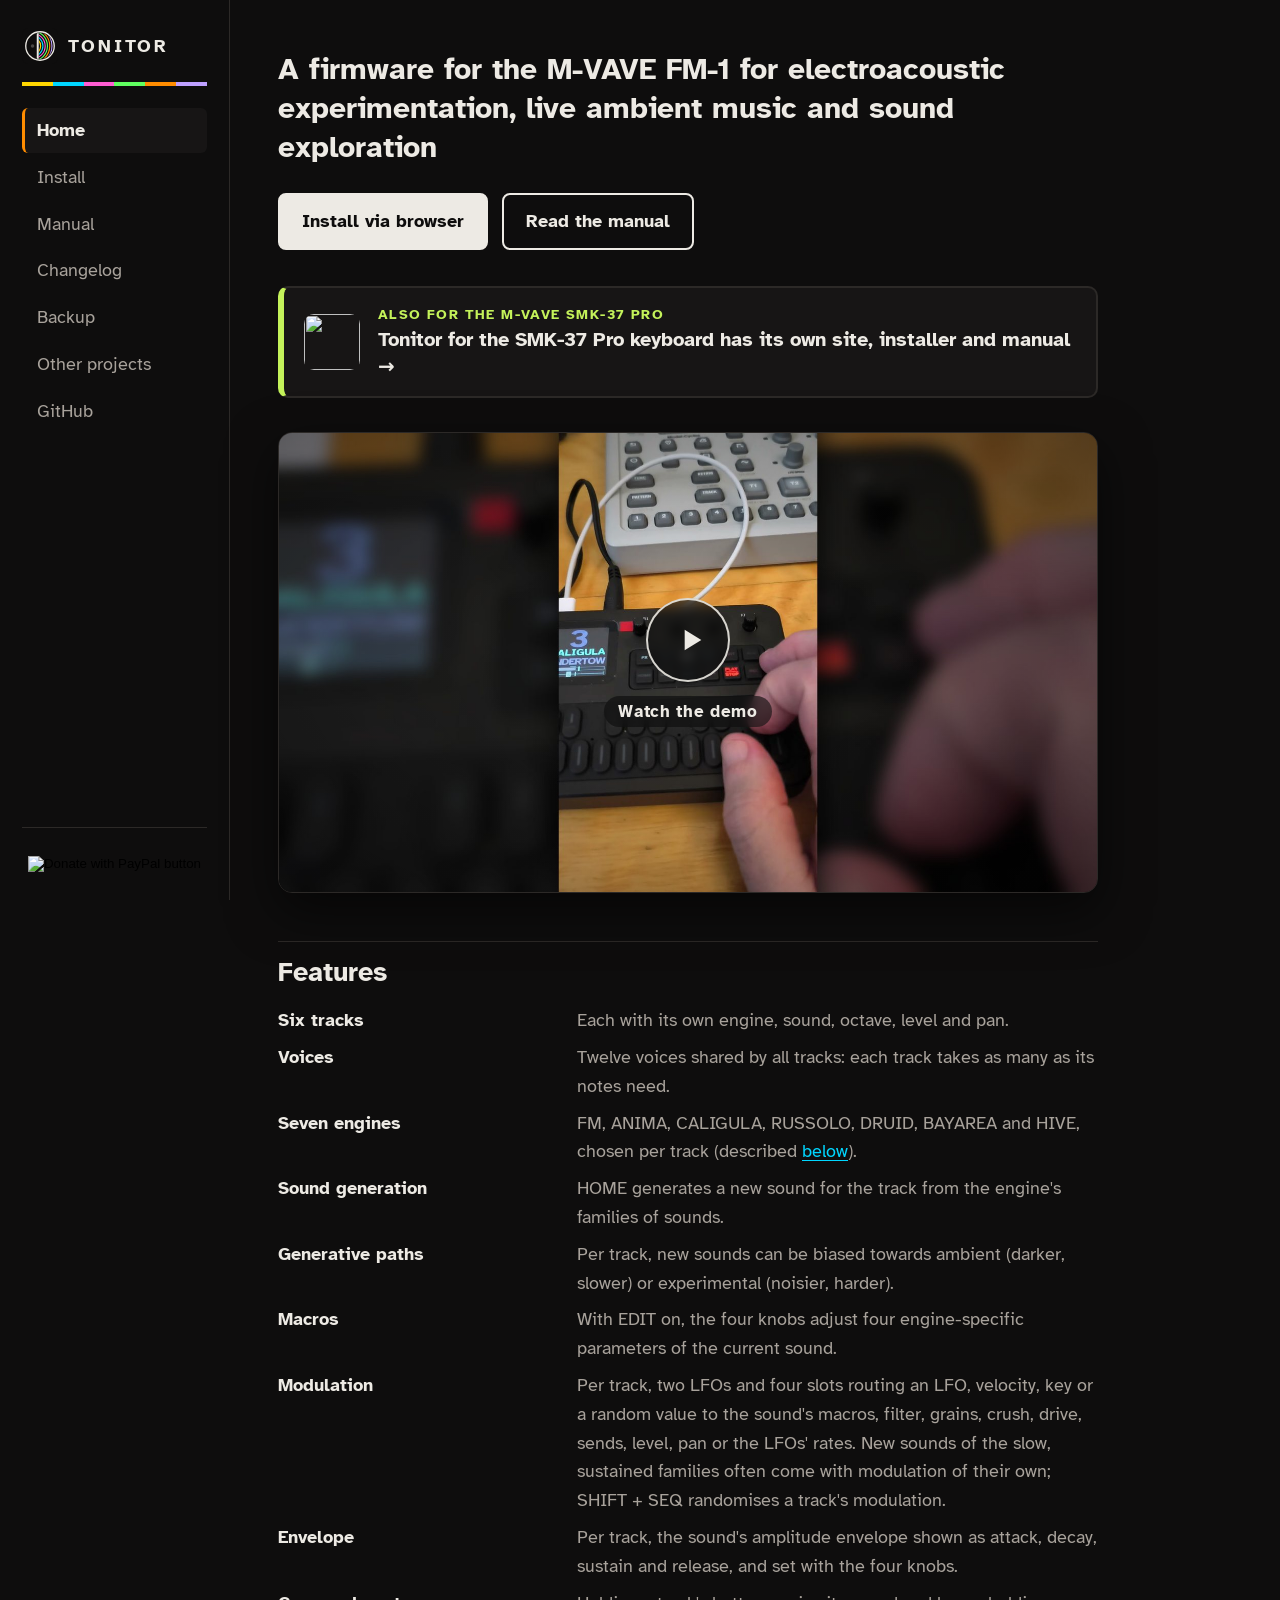
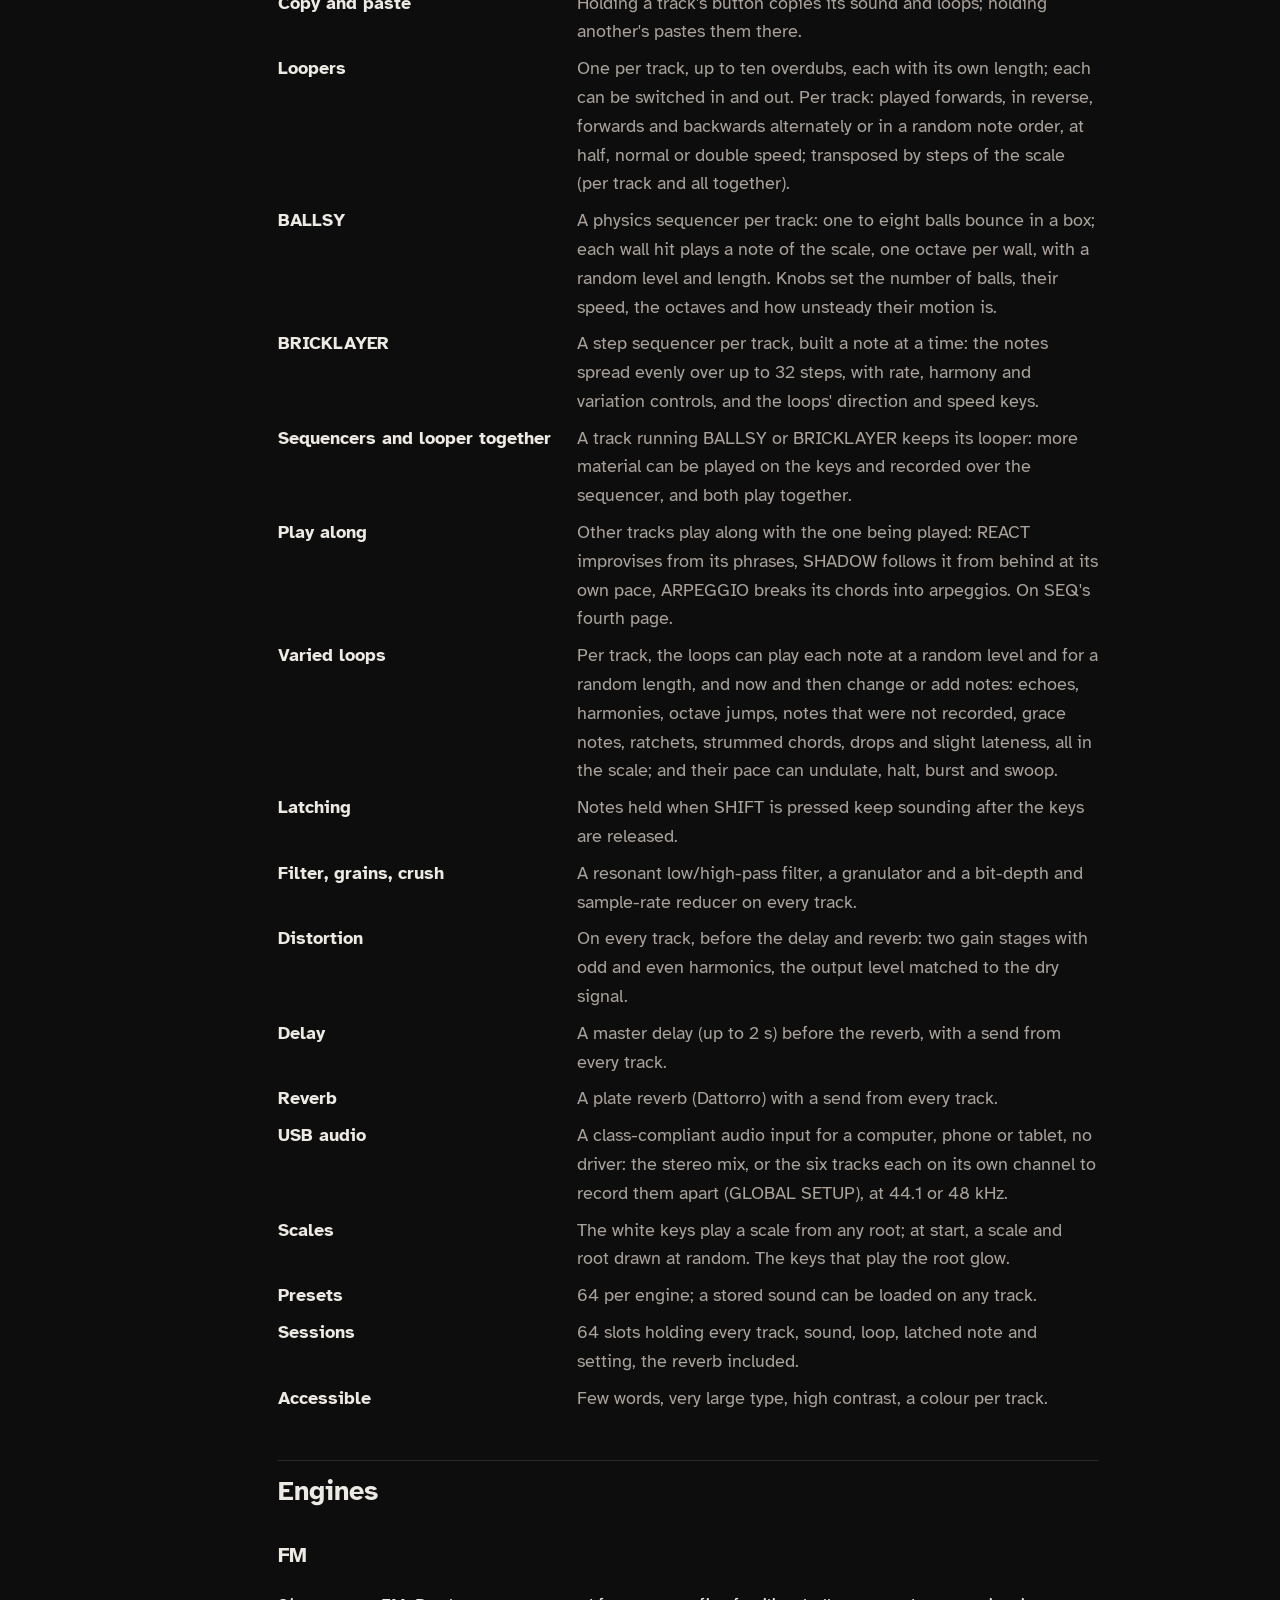
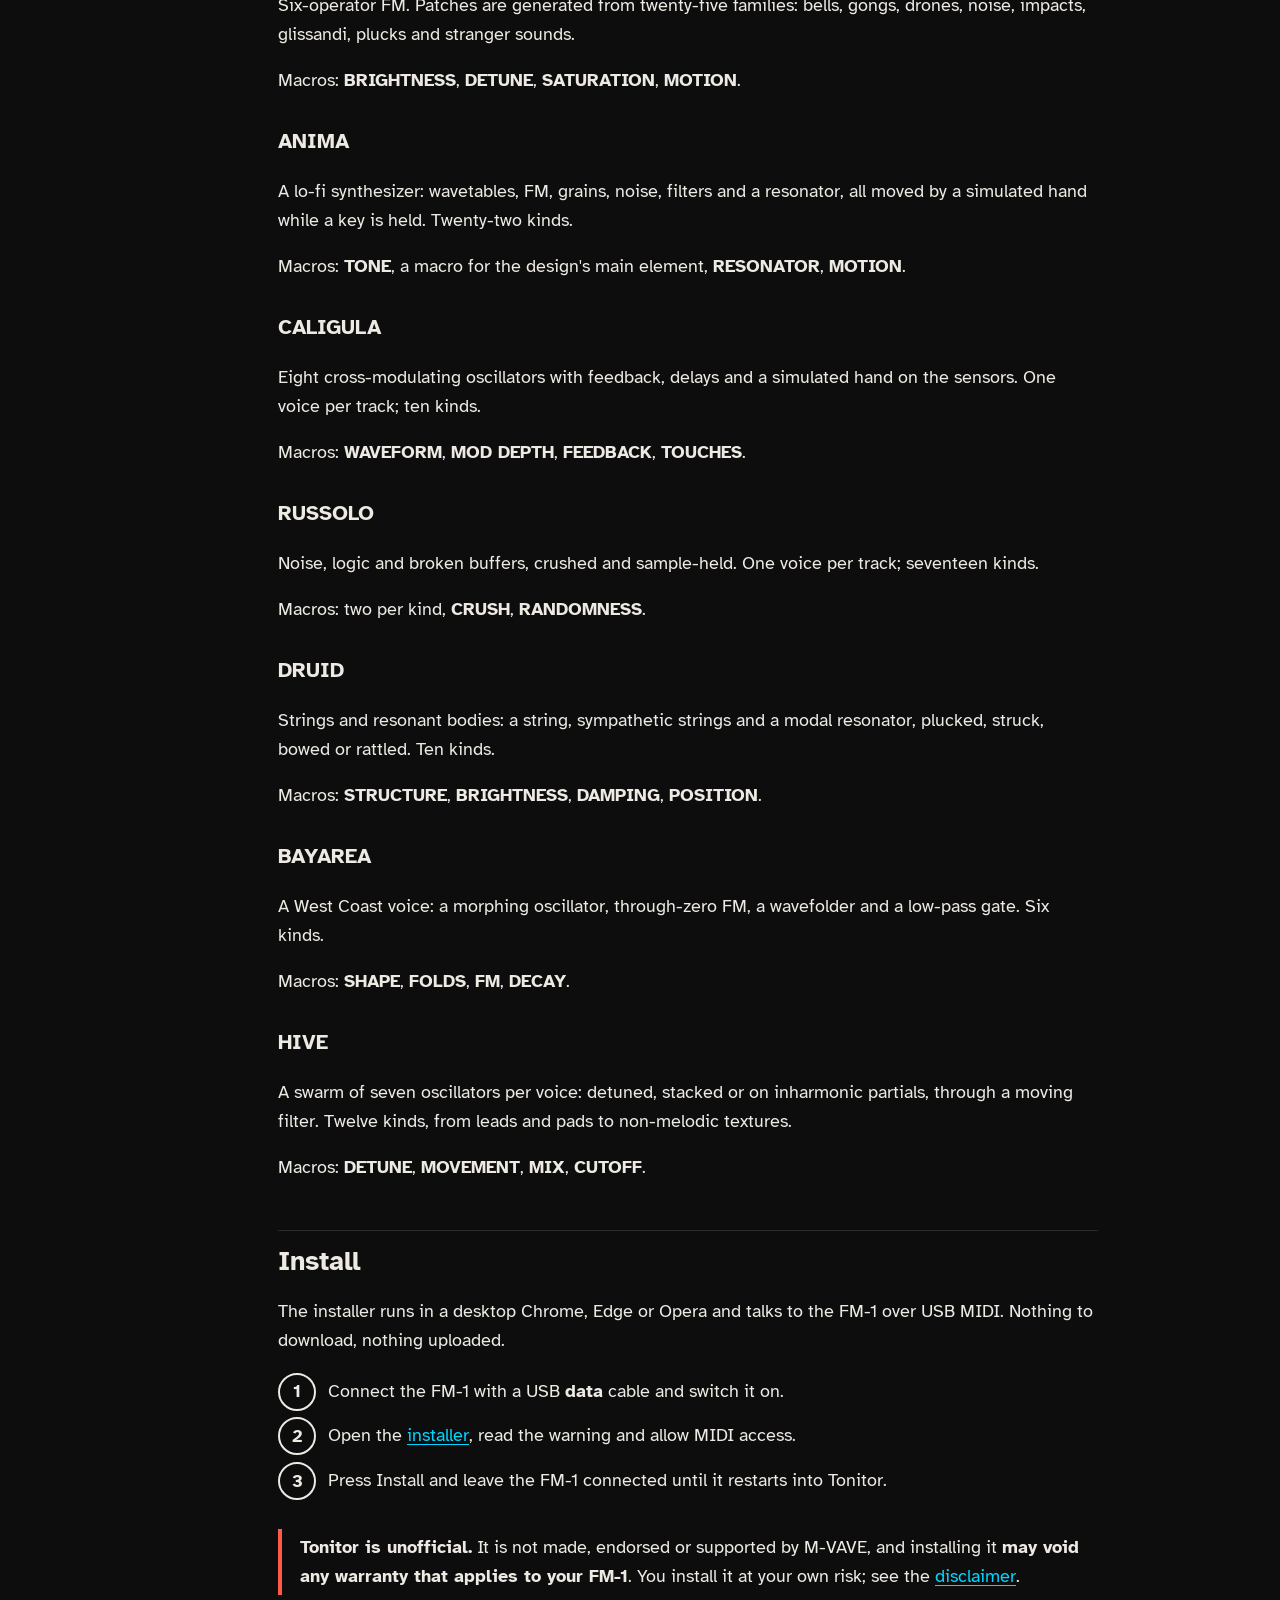
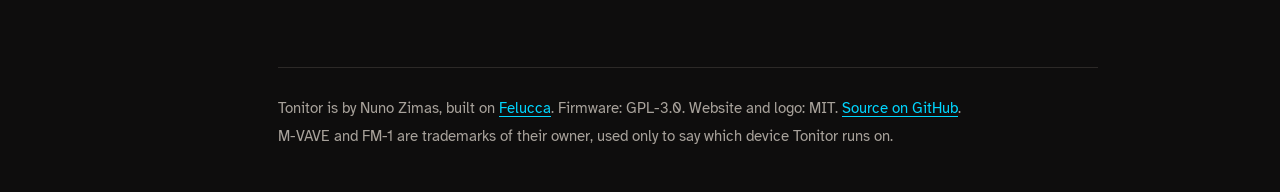
==== commit ccba1165: "Website: Tonitor build 62 Co-Authored-By: Claude Opus 5.5 <noreply@anthropic.com>" ====
--- a/docs/index.html
+++ b/docs/index.html
@@ -117,6 +117,9 @@
   <dd>A master delay (up to 2 s) before the reverb, with a send from every track.</dd>
   <dt>Reverb</dt>
   <dd>A plate reverb (Dattorro) with a send from every track.</dd>
+  <dt>USB audio</dt>
+  <dd>A class-compliant audio input for a computer, phone or tablet, no driver: the stereo mix, or the six tracks
+    each on its own channel to record them apart (GLOBAL SETUP), at 44.1 or 48 kHz.</dd>
   <dt>Scales</dt>
   <dd>The white keys play a scale from any root; at start, a scale and root drawn at random. The keys that play the
     root glow.</dd>
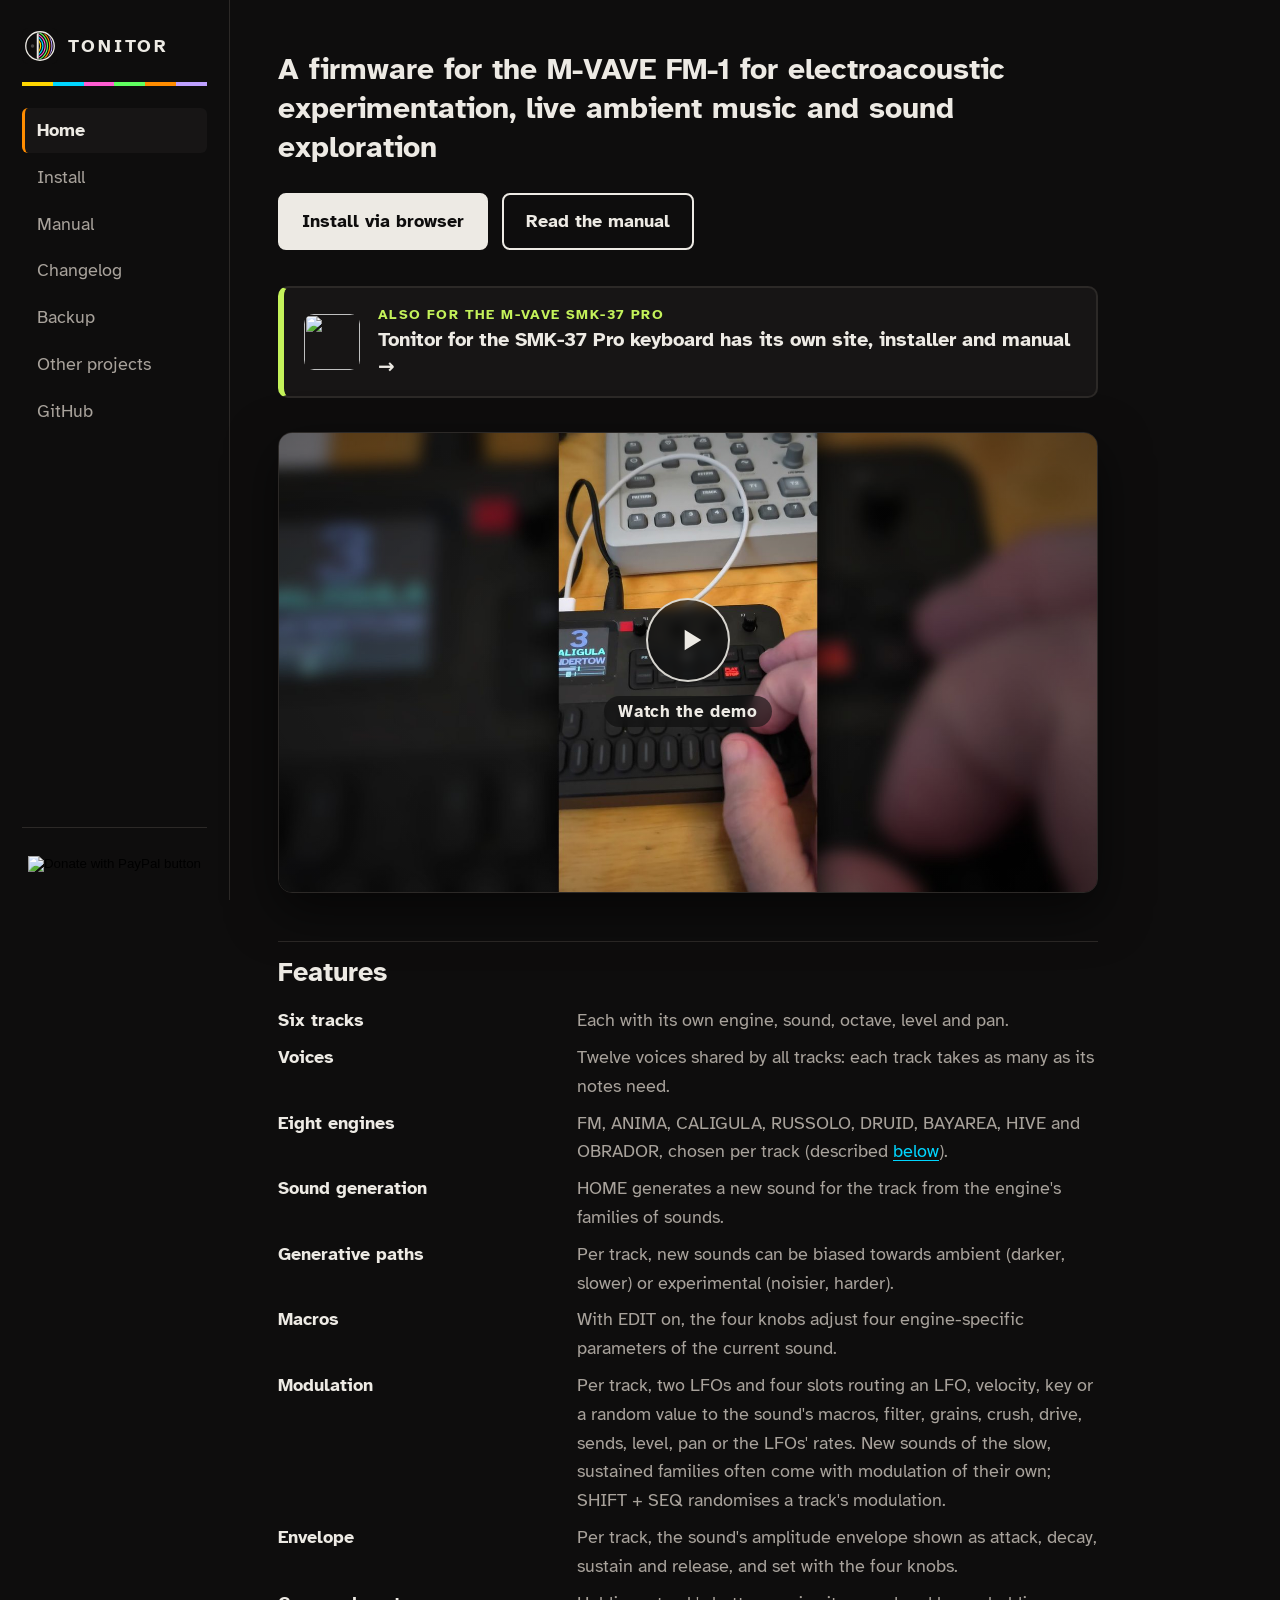
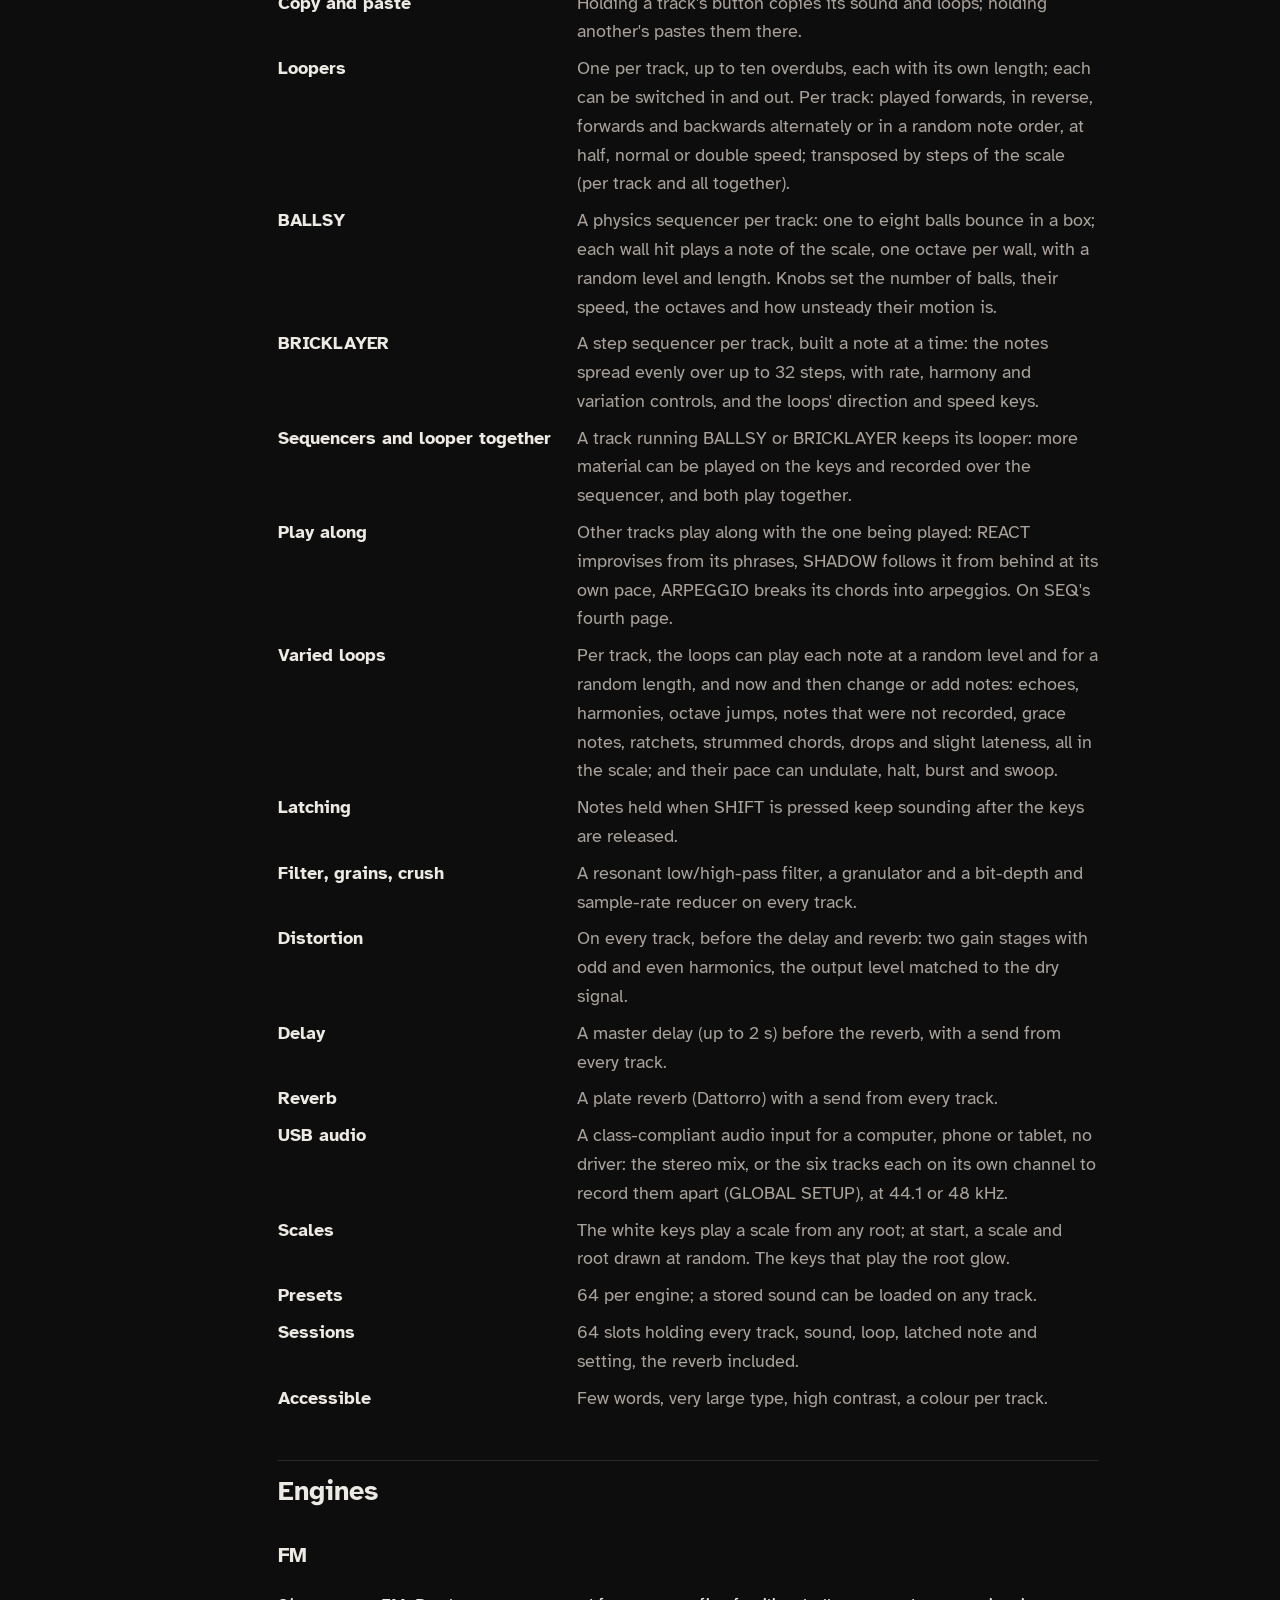
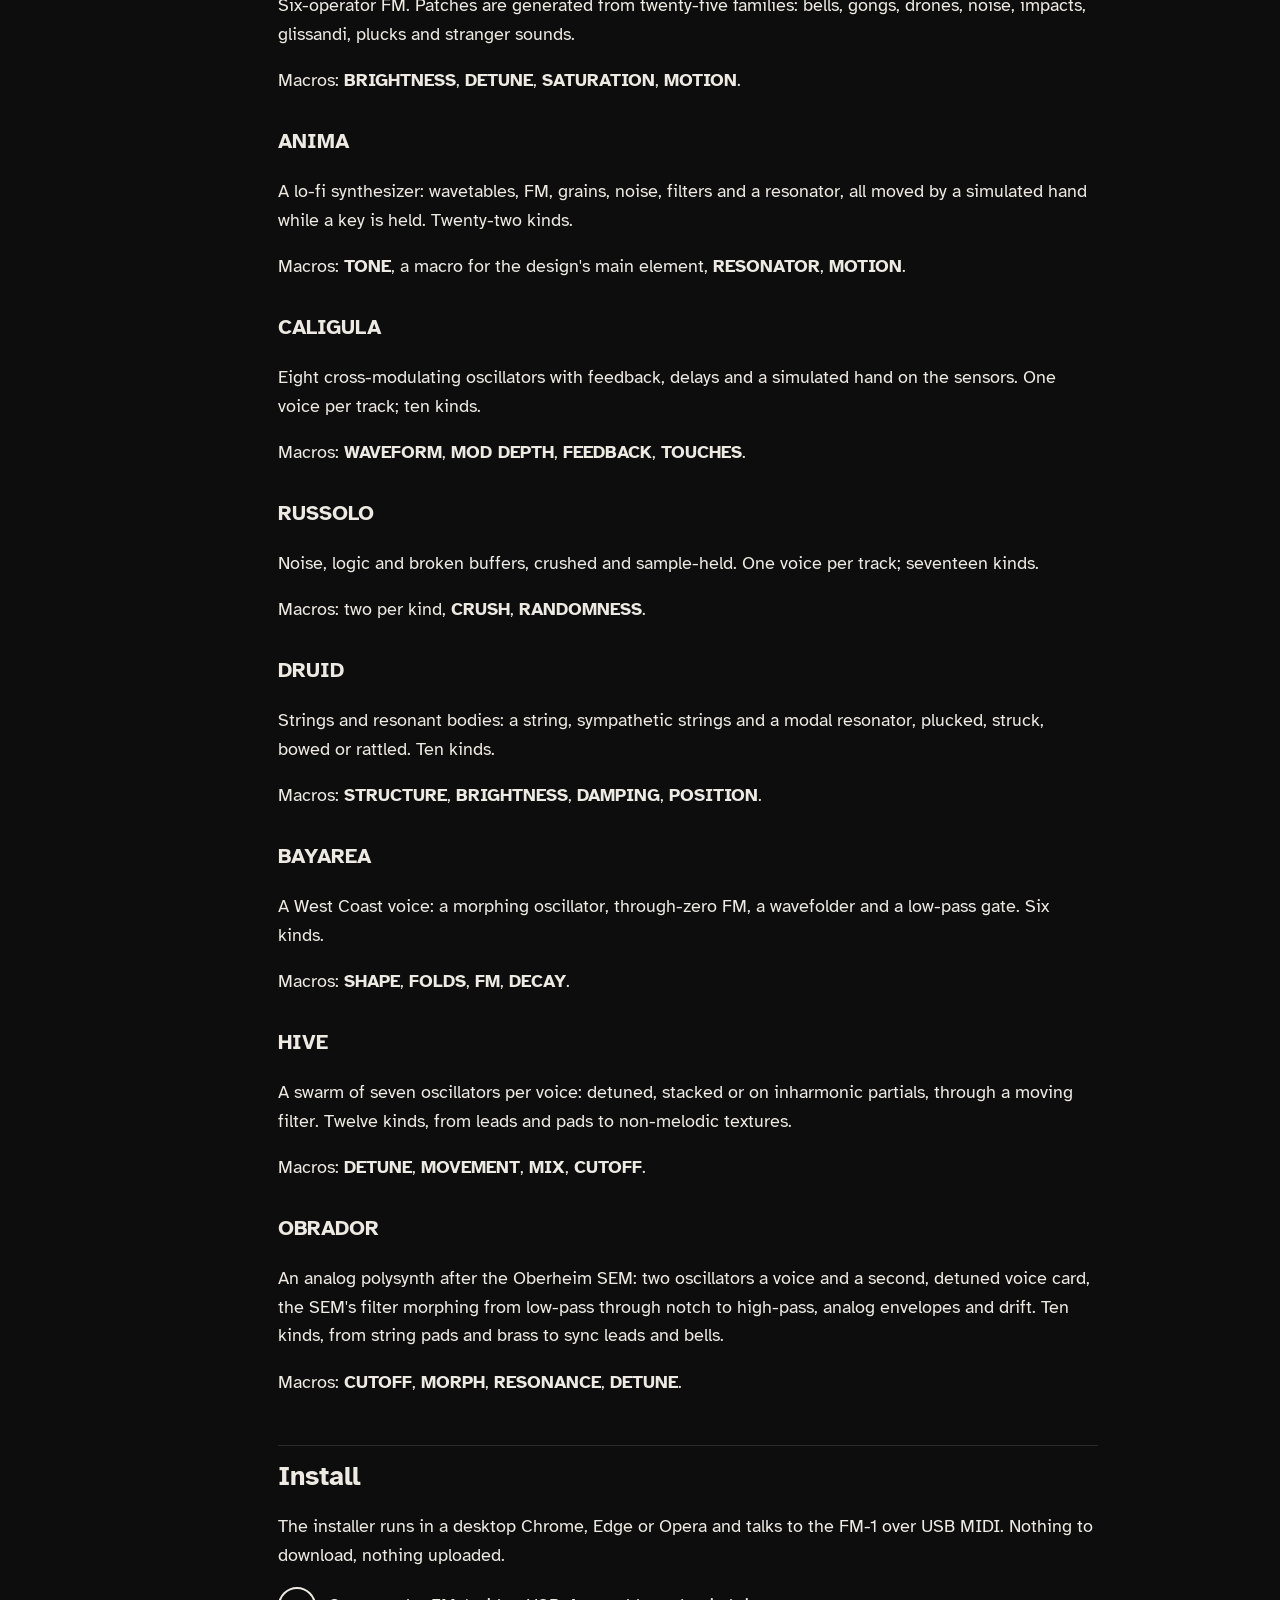
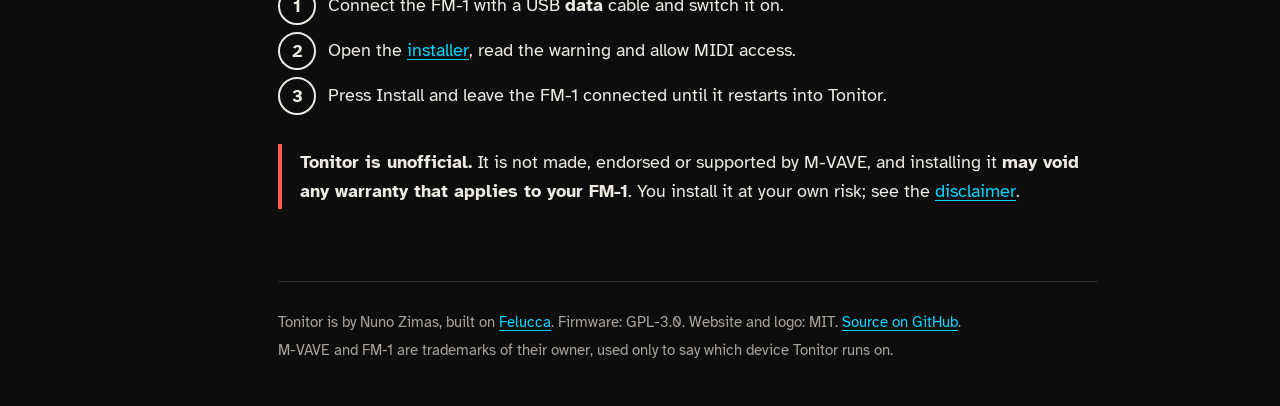
==== commit 8cf06e10: "Website: Tonitor build 63; the manual's Contents and Top as floating buttons - OBRADOR, numbered pre" ====
--- a/docs/index.html
+++ b/docs/index.html
@@ -10,7 +10,7 @@
 <link rel="preconnect" href="https://fonts.googleapis.com">
 <link rel="preconnect" href="https://fonts.gstatic.com" crossorigin>
 <link href="https://fonts.googleapis.com/css2?family=Atkinson+Hyperlegible:wght@400;700&display=swap" rel="stylesheet">
-<link rel="stylesheet" href="css/site.css?v=907de1bb4c">
+<link rel="stylesheet" href="css/site.css?v=3c3a932858">
 <script src="js/demo.js" defer></script>
 </head>
 <body>
@@ -71,8 +71,8 @@
   <dd>Each with its own engine, sound, octave, level and pan.</dd>
   <dt>Voices</dt>
   <dd>Twelve voices shared by all tracks: each track takes as many as its notes need.</dd>
-  <dt>Seven engines</dt>
-  <dd>FM, ANIMA, CALIGULA, RUSSOLO, DRUID, BAYAREA and HIVE, chosen per track (described <a href="#engines">below</a>).</dd>
+  <dt>Eight engines</dt>
+  <dd>FM, ANIMA, CALIGULA, RUSSOLO, DRUID, BAYAREA, HIVE and OBRADOR, chosen per track (described <a href="#engines">below</a>).</dd>
   <dt>Sound generation</dt>
   <dd>HOME generates a new sound for the track from the engine's families of sounds.</dd>
   <dt>Generative paths</dt>
@@ -166,6 +166,12 @@
   Twelve kinds, from leads and pads to non-melodic textures.</p>
 <p>Macros: <b>DETUNE</b>, <b>MOVEMENT</b>, <b>MIX</b>, <b>CUTOFF</b>.</p>
 
+<h3>OBRADOR</h3>
+<p>An analog polysynth after the Oberheim SEM: two oscillators a voice and a second, detuned voice card, the SEM's
+  filter morphing from low-pass through notch to high-pass, analog envelopes and drift. Ten kinds, from string pads
+  and brass to sync leads and bells.</p>
+<p>Macros: <b>CUTOFF</b>, <b>MORPH</b>, <b>RESONANCE</b>, <b>DETUNE</b>.</p>
+
 <h2>Install</h2>
 <p>The installer runs in a desktop Chrome, Edge or Opera and talks to the FM-1 over USB MIDI. Nothing to
   download, nothing uploaded.</p>
@@ -196,6 +202,6 @@
     </footer>
   </div>
 </div>
-<script src="js/menu.js?v=907de1bb4c"></script>
+<script src="js/menu.js?v=3c3a932858"></script>
 </body>
 </html>
--- a/docs/css/site.css
+++ b/docs/css/site.css
@@ -134,6 +134,21 @@
 .mresults .what { display: block; font-size: 15px; color: var(--dim); line-height: 1.45; }
 .mresults mark { background: none; color: var(--fg); font-weight: 700; text-decoration: underline; text-decoration-color: var(--l5); }
 .mresults .none { padding: 10px 14px; color: var(--dim); }
+/* bottom right, once the contents are scrolled past: to the contents, to the top; named beside them on hover */
+.mfloat { position: fixed; right: 20px; bottom: 20px; z-index: 6; display: flex; flex-direction: column; gap: 10px;
+          opacity: 0; visibility: hidden; transform: translateY(8px); transition: opacity 0.2s, transform 0.2s, visibility 0.2s; }
+.mfloat.show { opacity: 1; visibility: visible; transform: none; }
+.mfloat a { position: relative; display: grid; place-items: center; width: 44px; height: 44px; border-radius: 50%;
+            color: var(--dim); background: var(--bg2); border: 1px solid var(--line); box-shadow: 0 6px 18px rgba(0, 0, 0, 0.5); }
+.mfloat a:hover, .mfloat a:focus-visible { color: var(--fg); border-color: var(--dim); }
+.mfloat a:focus-visible { outline: 2px solid var(--l2); outline-offset: 2px; }
+.mfloat a::after { content: attr(data-tip); position: absolute; right: calc(100% + 10px); top: 50%; transform: translateY(-50%);
+                   white-space: nowrap; font-size: 14px; font-weight: 700; color: var(--fg); background: var(--bg2);
+                   border: 1px solid var(--line); border-radius: 6px; padding: 3px 9px; pointer-events: none;
+                   opacity: 0; transition: opacity 0.15s; }
+.mfloat a:hover::after, .mfloat a:focus-visible::after { opacity: 1; }
+@media (prefers-reduced-motion: reduce) { .mfloat, .mfloat a::after { transition: none; } }
+@media (max-width: 820px) { .mfloat { right: 14px; bottom: 14px; } }
 .manual h2, .manual h3, .manual p, .manual tr, .manual li, .manual figure, .manual nav { scroll-margin-top: 80px; }
 .found { animation: found 2.4s ease-out; }
 @keyframes found { from { background: rgba(255, 140, 0, 0.35); } to { background: transparent; } }
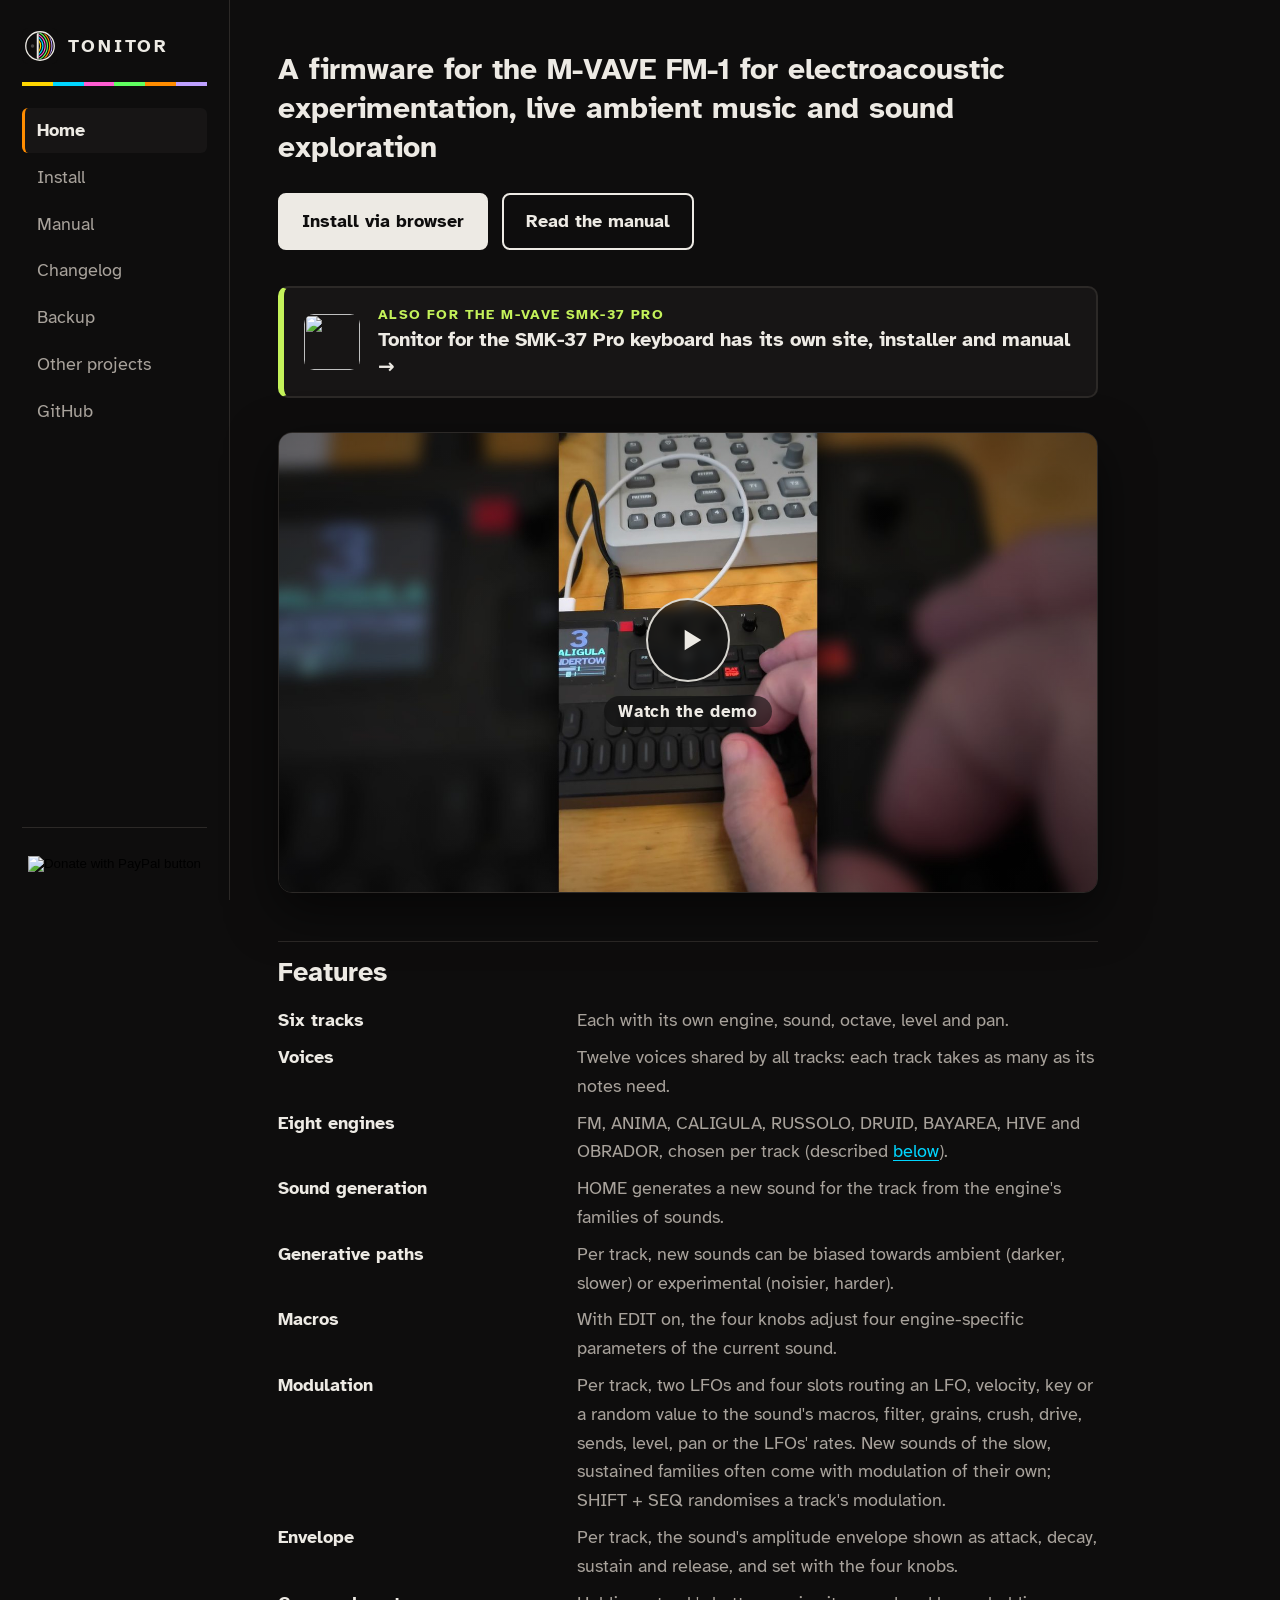
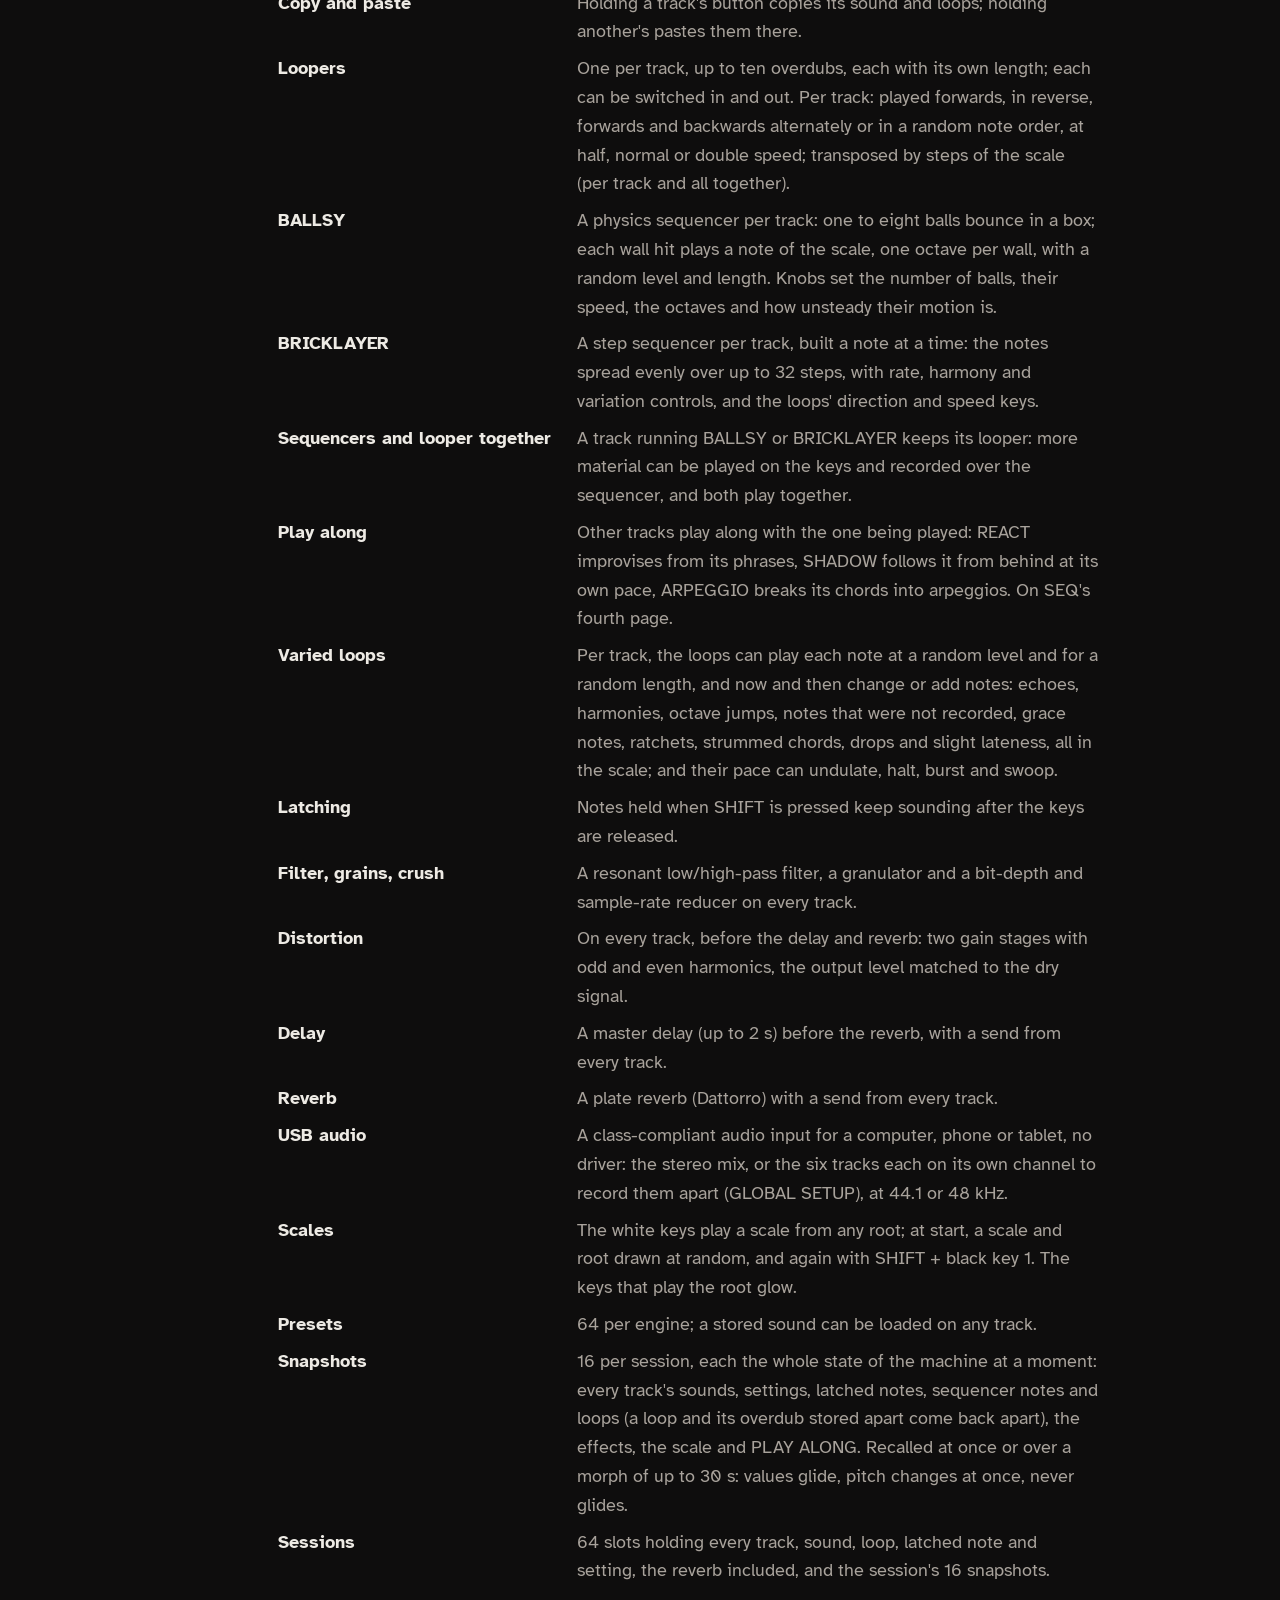
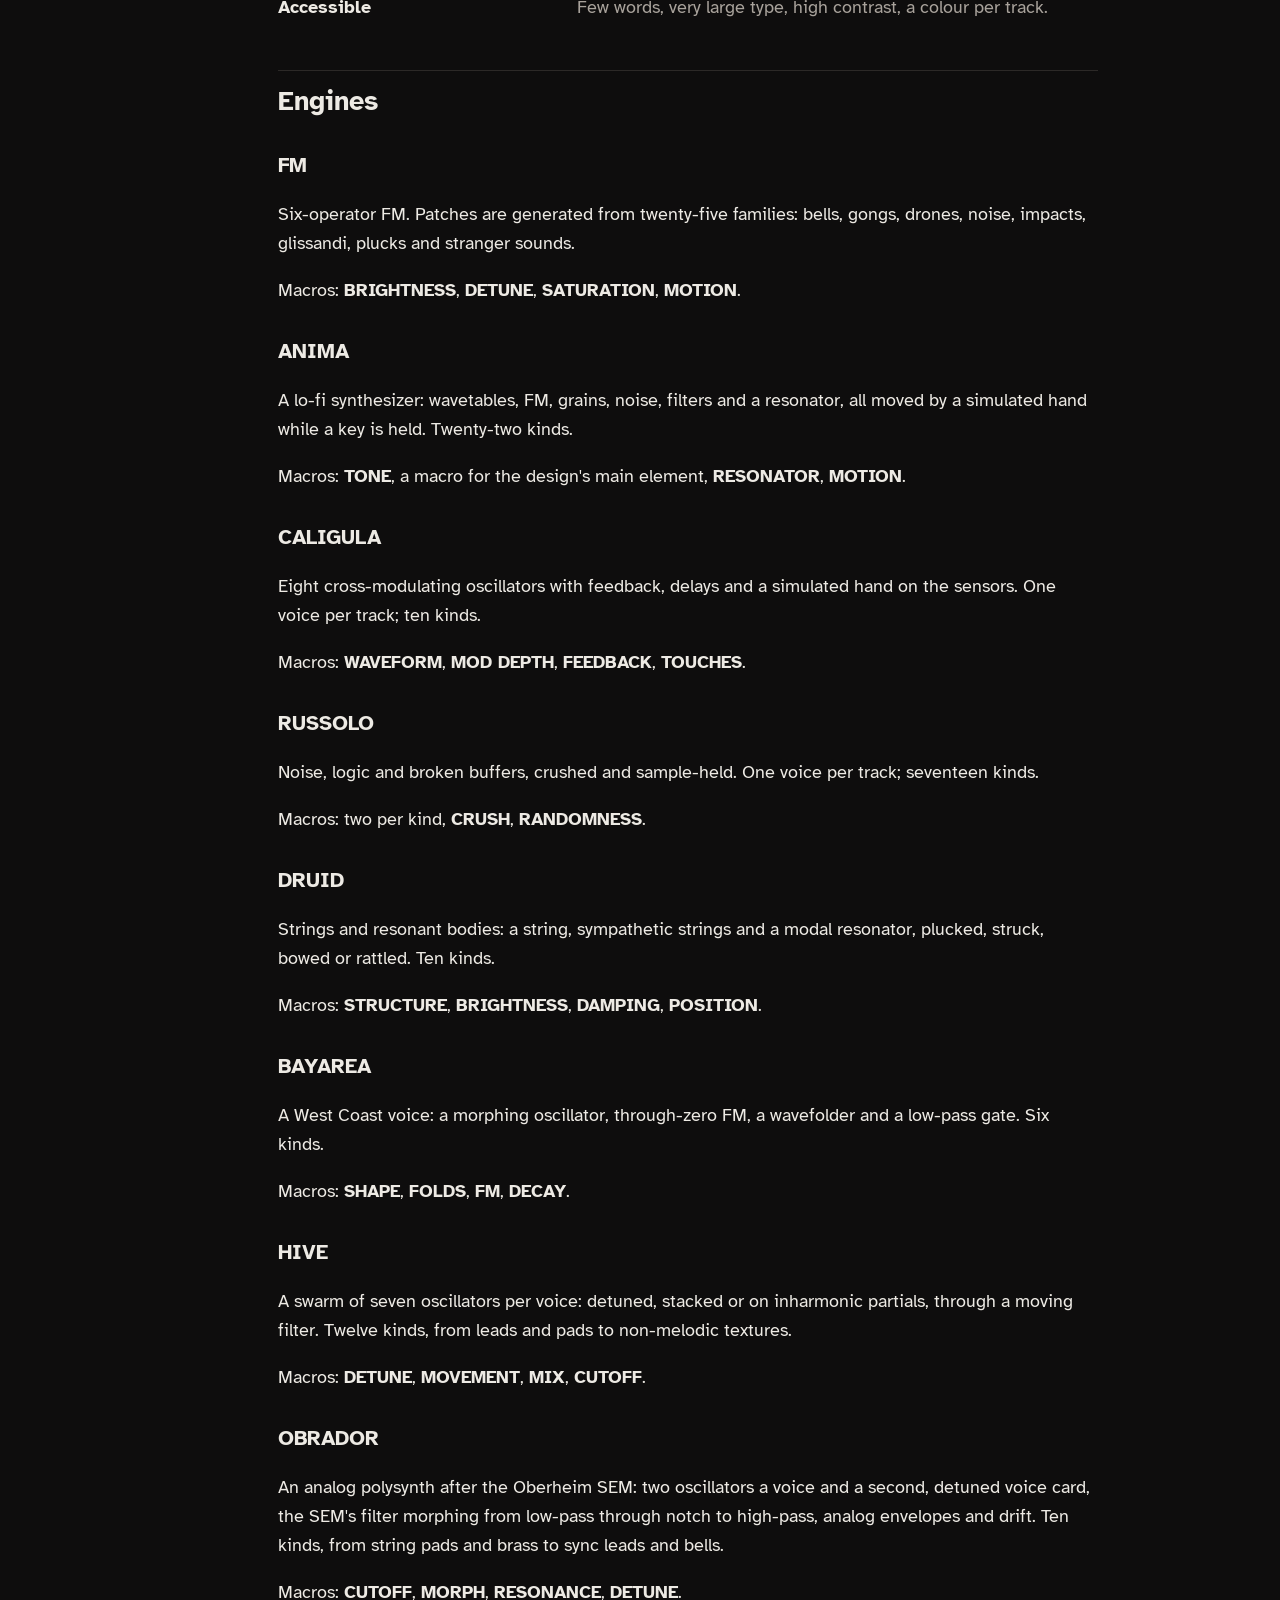
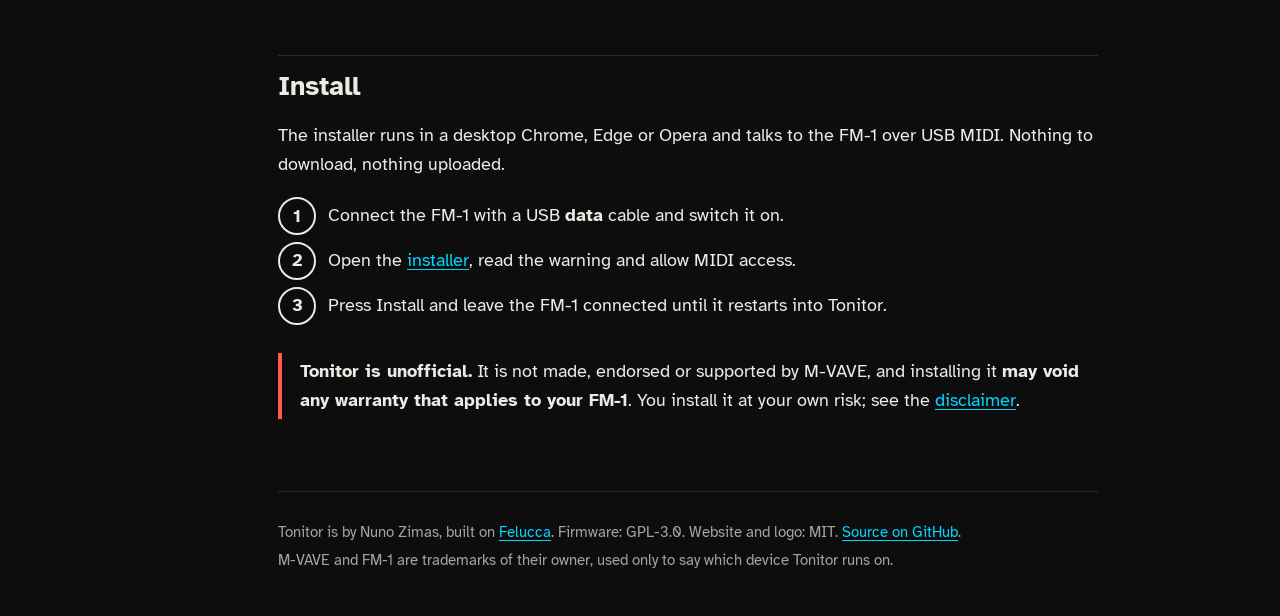
==== commit f8f1ba8e: "Website: Tonitor build 67 - The installer's package: build 67 (snapshots; with builds 64-66: sounds " ====
--- a/docs/index.html
+++ b/docs/index.html
@@ -121,12 +121,17 @@
   <dd>A class-compliant audio input for a computer, phone or tablet, no driver: the stereo mix, or the six tracks
     each on its own channel to record them apart (GLOBAL SETUP), at 44.1 or 48 kHz.</dd>
   <dt>Scales</dt>
-  <dd>The white keys play a scale from any root; at start, a scale and root drawn at random. The keys that play the
-    root glow.</dd>
+  <dd>The white keys play a scale from any root; at start, a scale and root drawn at random, and again with SHIFT +
+    black key 1. The keys that play the root glow.</dd>
   <dt>Presets</dt>
   <dd>64 per engine; a stored sound can be loaded on any track.</dd>
+  <dt>Snapshots</dt>
+  <dd>16 per session, each the whole state of the machine at a moment: every track's sounds, settings, latched notes,
+    sequencer notes and loops (a loop and its overdub stored apart come back apart), the effects, the scale and PLAY
+    ALONG. Recalled at once or over a morph of up to 30 s: values glide, pitch changes at once, never glides.</dd>
   <dt>Sessions</dt>
-  <dd>64 slots holding every track, sound, loop, latched note and setting, the reverb included.</dd>
+  <dd>64 slots holding every track, sound, loop, latched note and setting, the reverb included, and the session's
+    16 snapshots.</dd>
   <dt>Accessible</dt>
   <dd>Few words, very large type, high contrast, a colour per track.</dd>
 </dl>
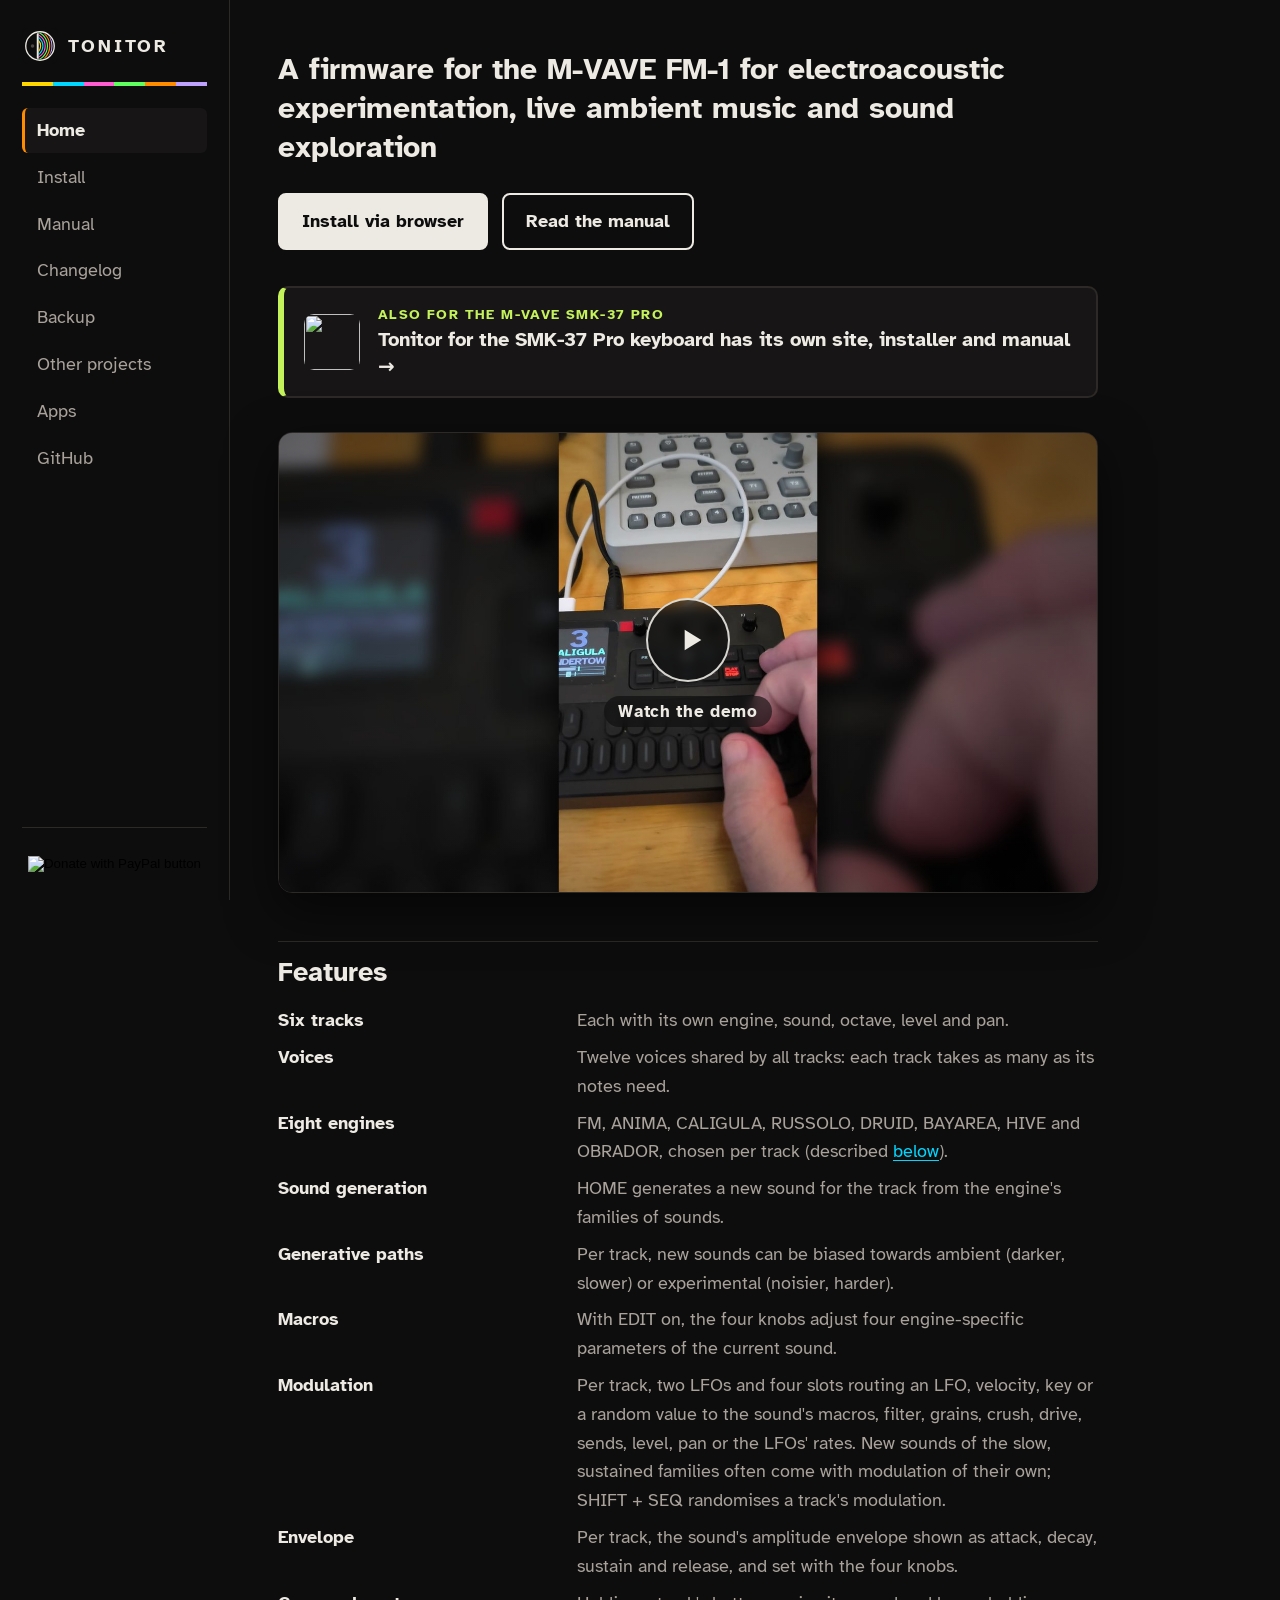
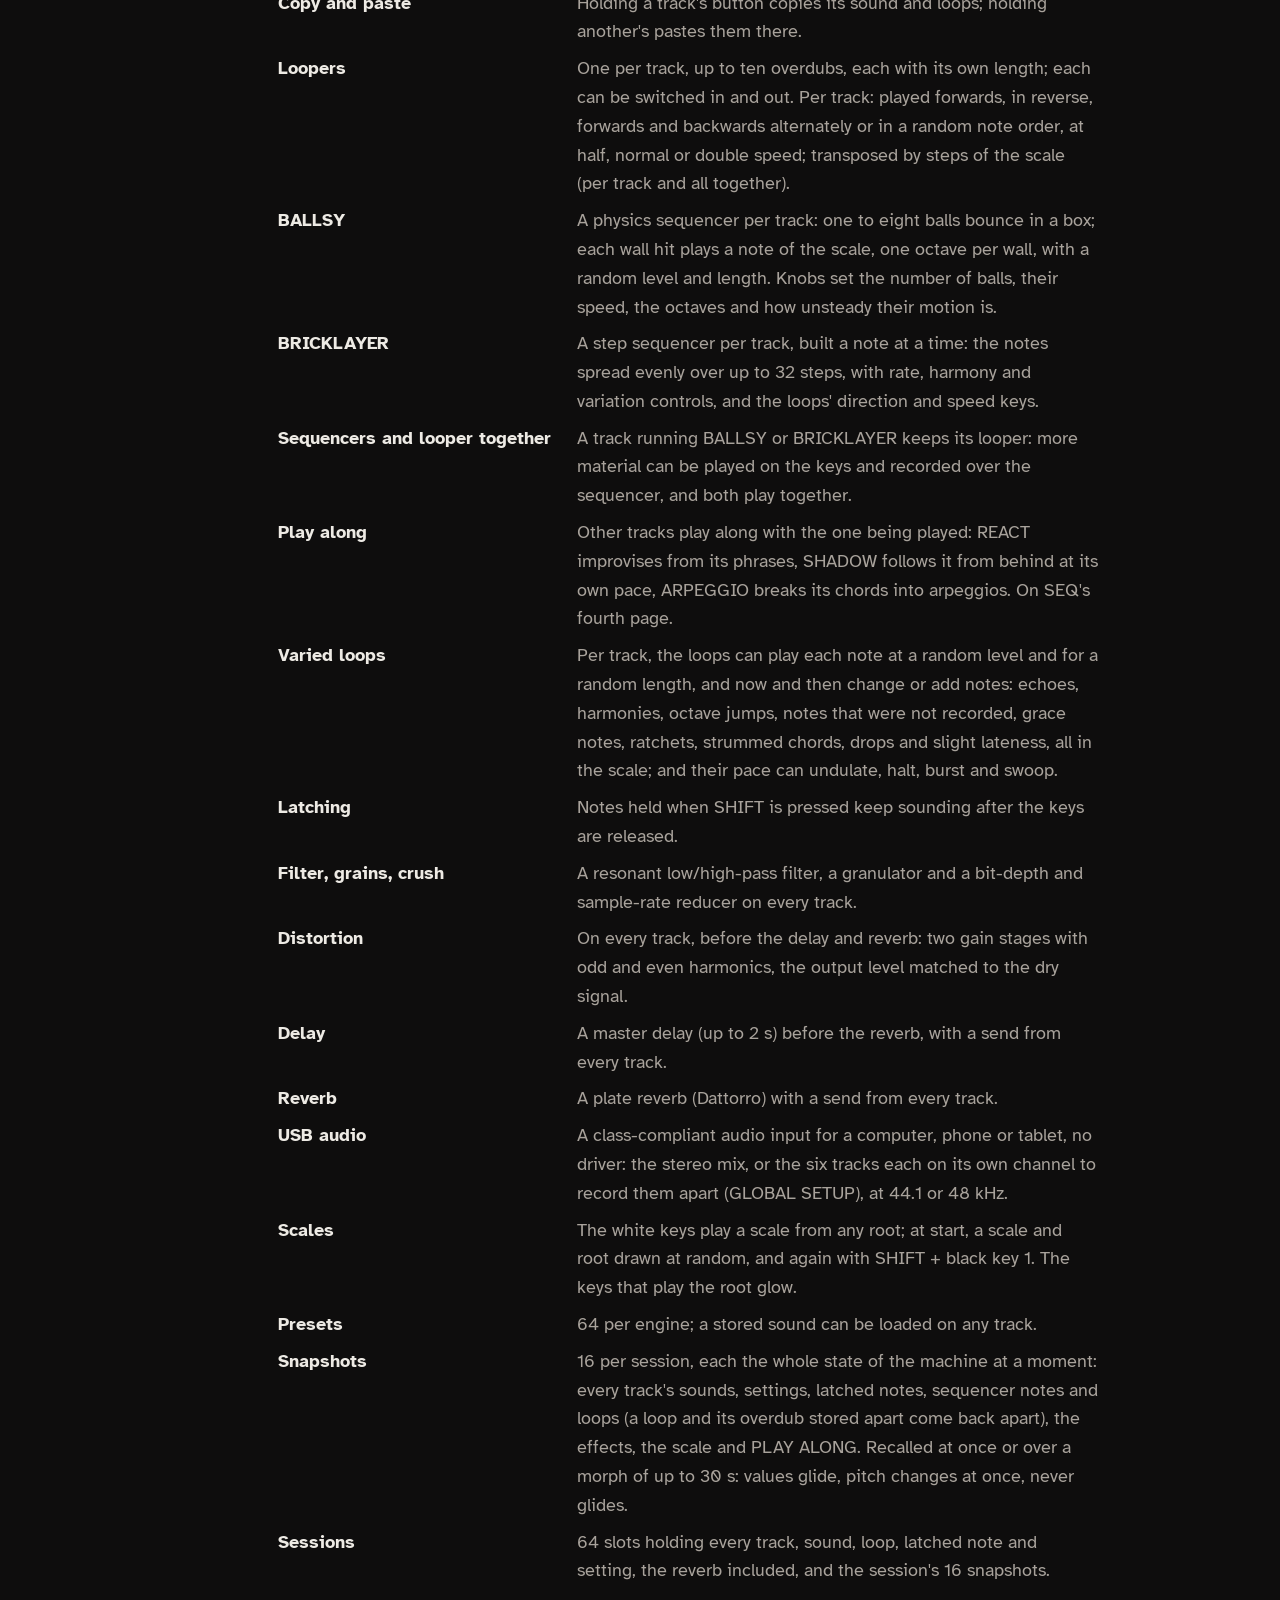
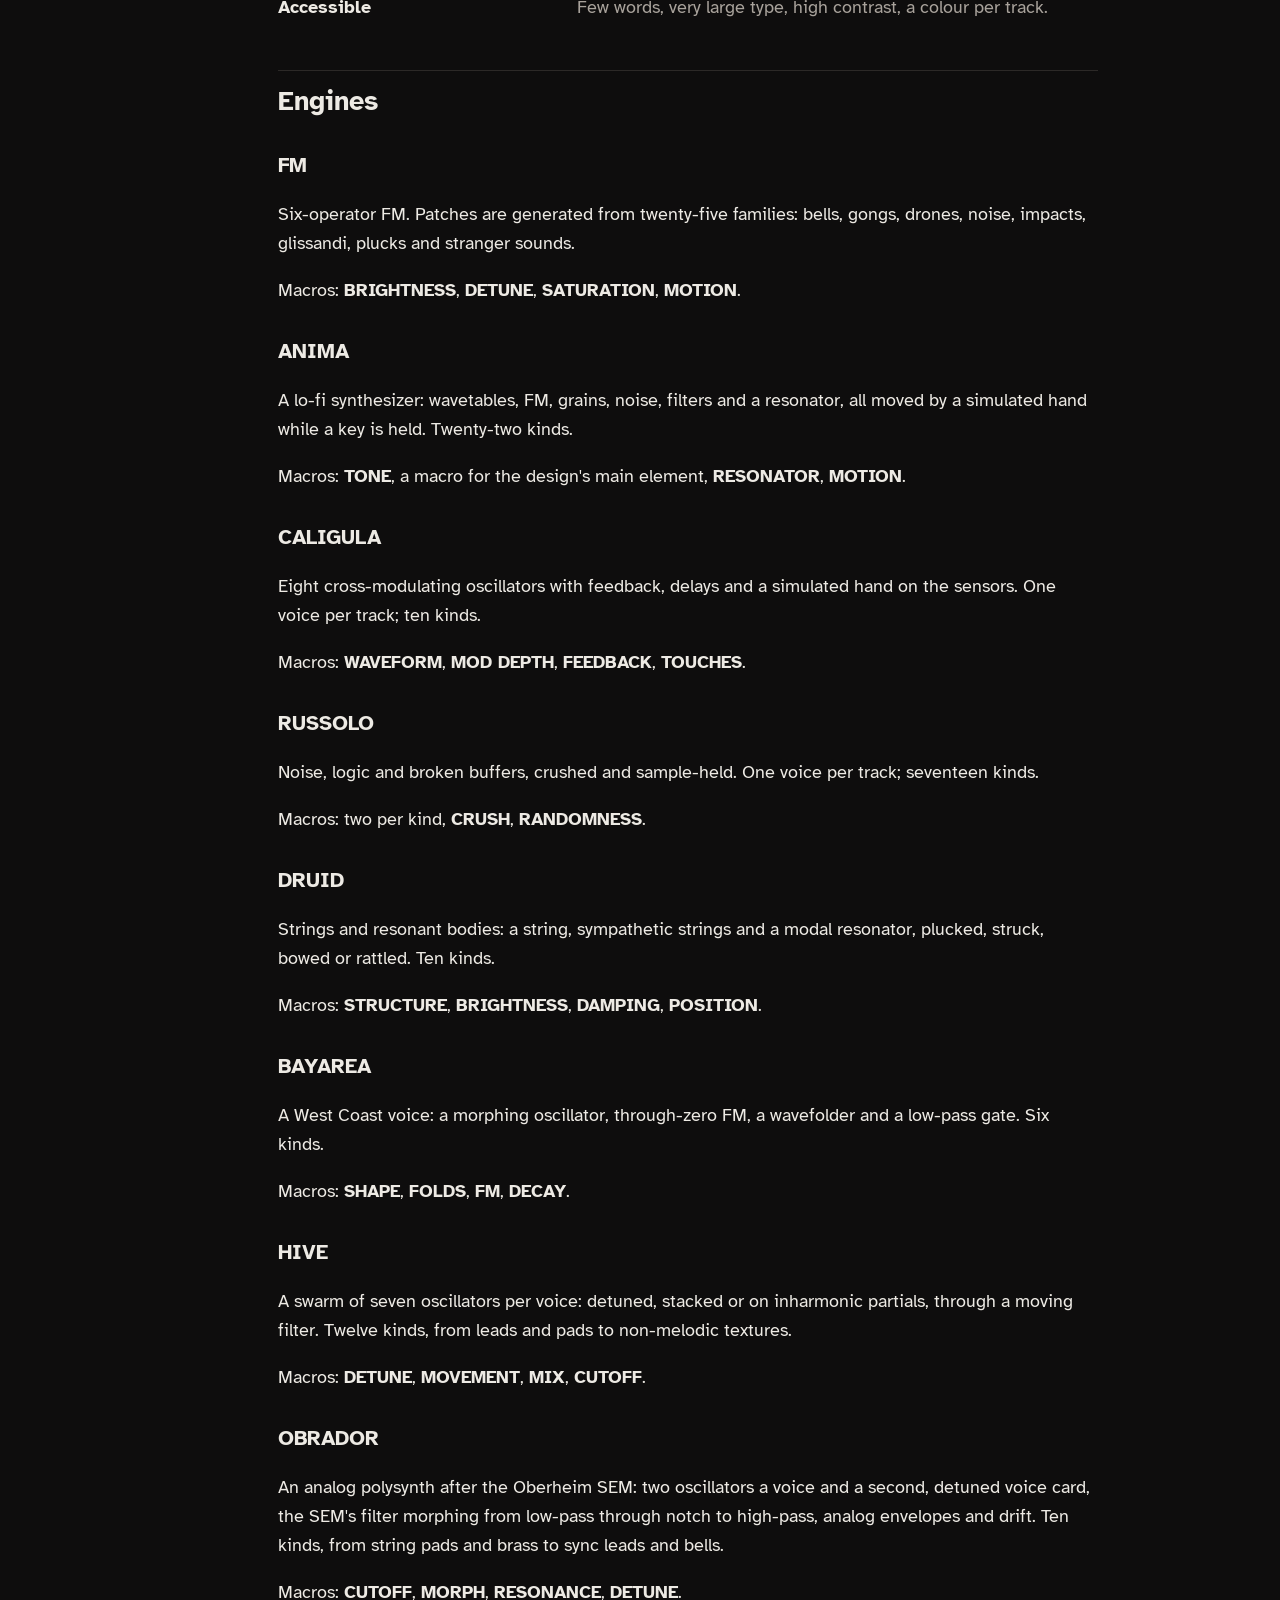
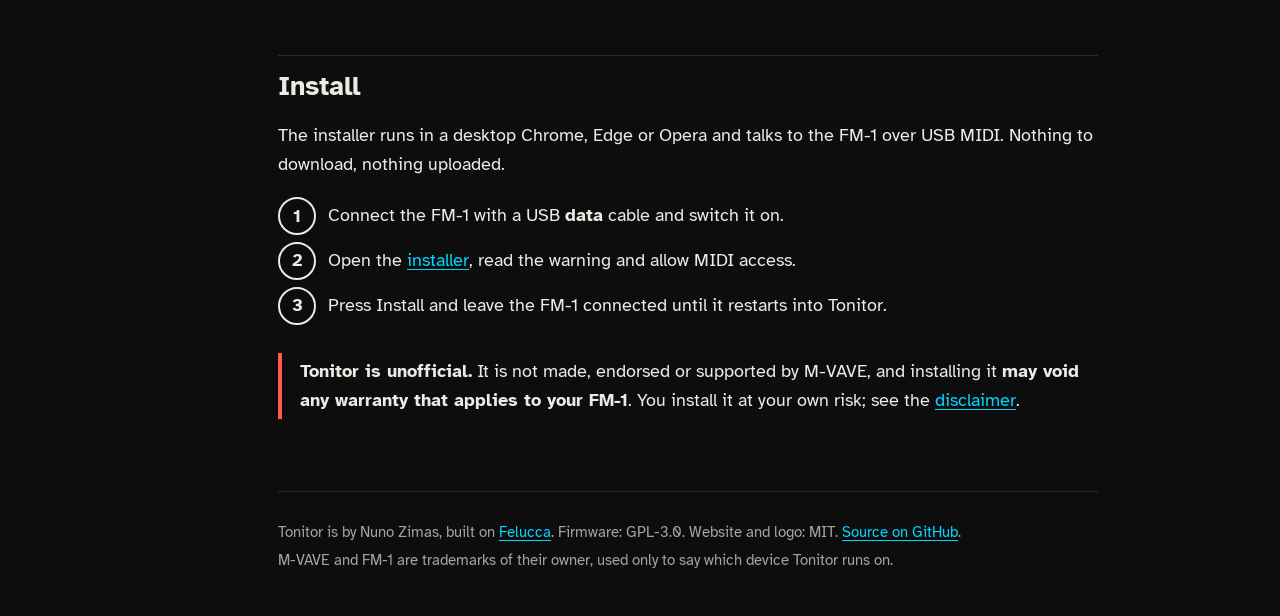
==== commit 7414a2bd: "Website: an Apps page (Vascular), linked after Other projects Co-Authored-By: Claude Opus 5.5 <norep" ====
--- a/docs/index.html
+++ b/docs/index.html
@@ -10,7 +10,7 @@
 <link rel="preconnect" href="https://fonts.googleapis.com">
 <link rel="preconnect" href="https://fonts.gstatic.com" crossorigin>
 <link href="https://fonts.googleapis.com/css2?family=Atkinson+Hyperlegible:wght@400;700&display=swap" rel="stylesheet">
-<link rel="stylesheet" href="css/site.css?v=3c3a932858">
+<link rel="stylesheet" href="css/site.css?v=5e3897962a">
 <script src="js/demo.js" defer></script>
 </head>
 <body>
@@ -29,6 +29,7 @@
       <a href="changelog.html">Changelog</a>
       <a href="backup.html">Backup</a>
       <a href="projects.html">Other projects</a>
+      <a href="apps.html">Apps</a>
       <a href="https://github.com/nzimas/tonitor">GitHub</a>
     </nav>
     <div class="menu-shade" hidden></div>
@@ -207,6 +208,6 @@
     </footer>
   </div>
 </div>
-<script src="js/menu.js?v=3c3a932858"></script>
+<script src="js/menu.js?v=5e3897962a"></script>
 </body>
 </html>
--- a/docs/css/site.css
+++ b/docs/css/site.css
@@ -198,6 +198,26 @@
        color: var(--dim); font-size: 13px; font-weight: 700; vertical-align: 2px; }
 .tag.current { color: var(--ok); border-color: var(--ok); }
 
+/* apps */
+.apps { display: grid; grid-template-columns: minmax(0, 1fr); gap: 24px; margin: 34px 0 0; }
+.app { min-width: 0; background: var(--bg2); border: 1px solid var(--line); border-top: 4px solid #e0784a; border-radius: 12px;
+       padding: 24px 28px 26px; --accent: #e0784a; }
+.app-head { display: flex; align-items: center; gap: 18px; }
+.app-icon { width: 72px; height: 72px; border-radius: 16px; flex: none; }
+main .app h2 { margin: 0 0 4px; padding: 0; border: 0; font-size: 28px; }
+main .app h3 { margin: 26px 0 8px; font-size: 20px; }
+.app > p { margin: 16px 0 0; }
+.app-art { display: block; width: 100%; height: auto; margin: 20px 0 0; border-radius: 8px; }
+.stores { display: flex; flex-wrap: wrap; align-items: center; gap: 12px; margin: 20px 0 0; }
+.stores a { display: block; line-height: 0; border-radius: 8px; }
+.stores img { height: 44px; width: auto; }
+.shots { display: grid; grid-template-columns: repeat(2, 1fr); gap: 10px; margin: 24px 0 0; }
+.shots a { display: block; line-height: 0; border: 1px solid var(--line); border-radius: 6px; overflow: hidden; }
+.shots img { width: 100%; height: auto; }
+.shots a:hover, .shots a:focus-visible { border-color: var(--accent); }
+.app-features { margin: 0; padding-left: 1.2em; }
+.app-features li { margin: 6px 0; }
+
 /* the installer */
 .panel { background: var(--bg2); border: 1px solid var(--line); border-radius: 10px; padding: 22px 24px; margin-top: 20px; }
 .status { font-size: 22px; font-weight: 700; margin: 0 0 8px; }
@@ -235,6 +255,10 @@
   .editions li { grid-template-columns: 1fr; }
   .editions li > .btn { justify-self: start; }
   .ed-links { justify-content: flex-start; }
+  .app { padding: 20px 18px 22px; }
+  main .app h2 { font-size: 22px; }
+  .app-icon { width: 56px; height: 56px; border-radius: 13px; }
+  .shots { grid-template-columns: 1fr; }
   .demo { margin-top: 26px; border-radius: 10px; }
   .demo-icon { width: 68px; height: 68px; }
   .demo-icon svg { width: 30px; height: 30px; }
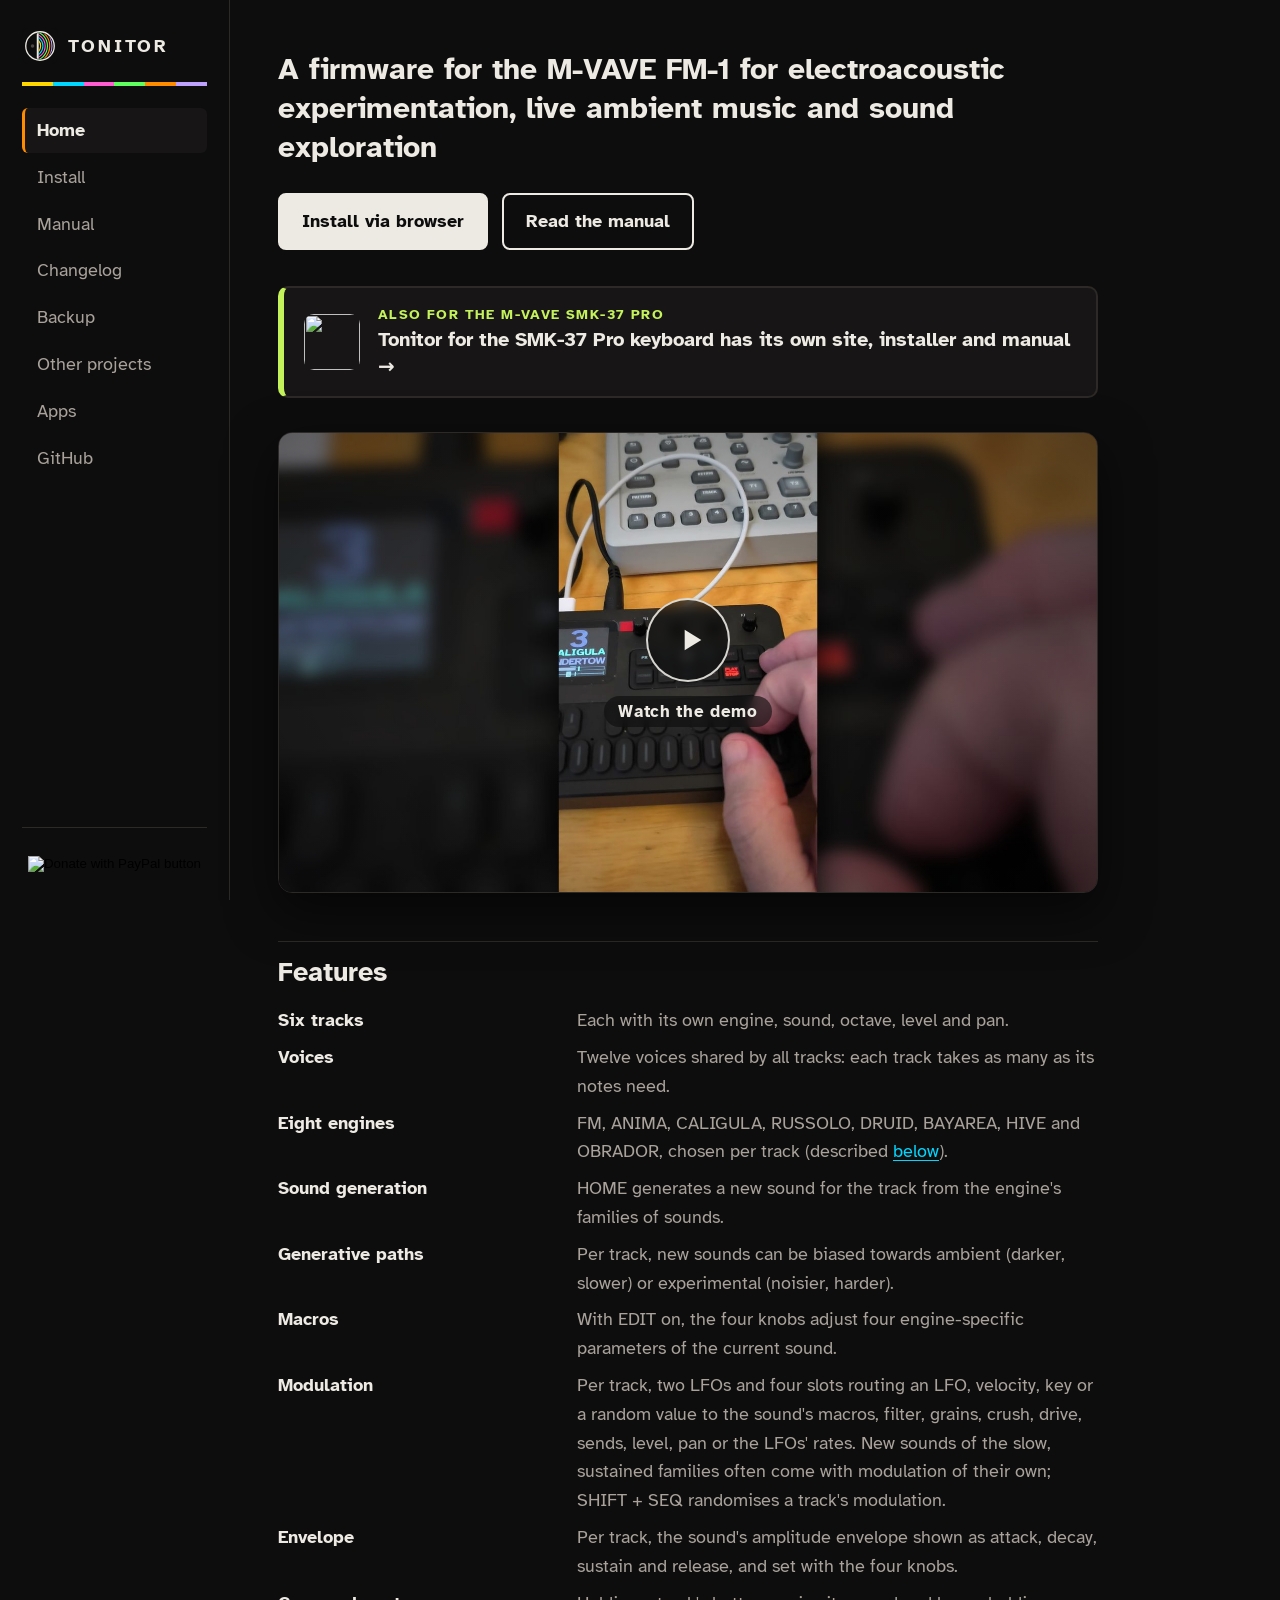
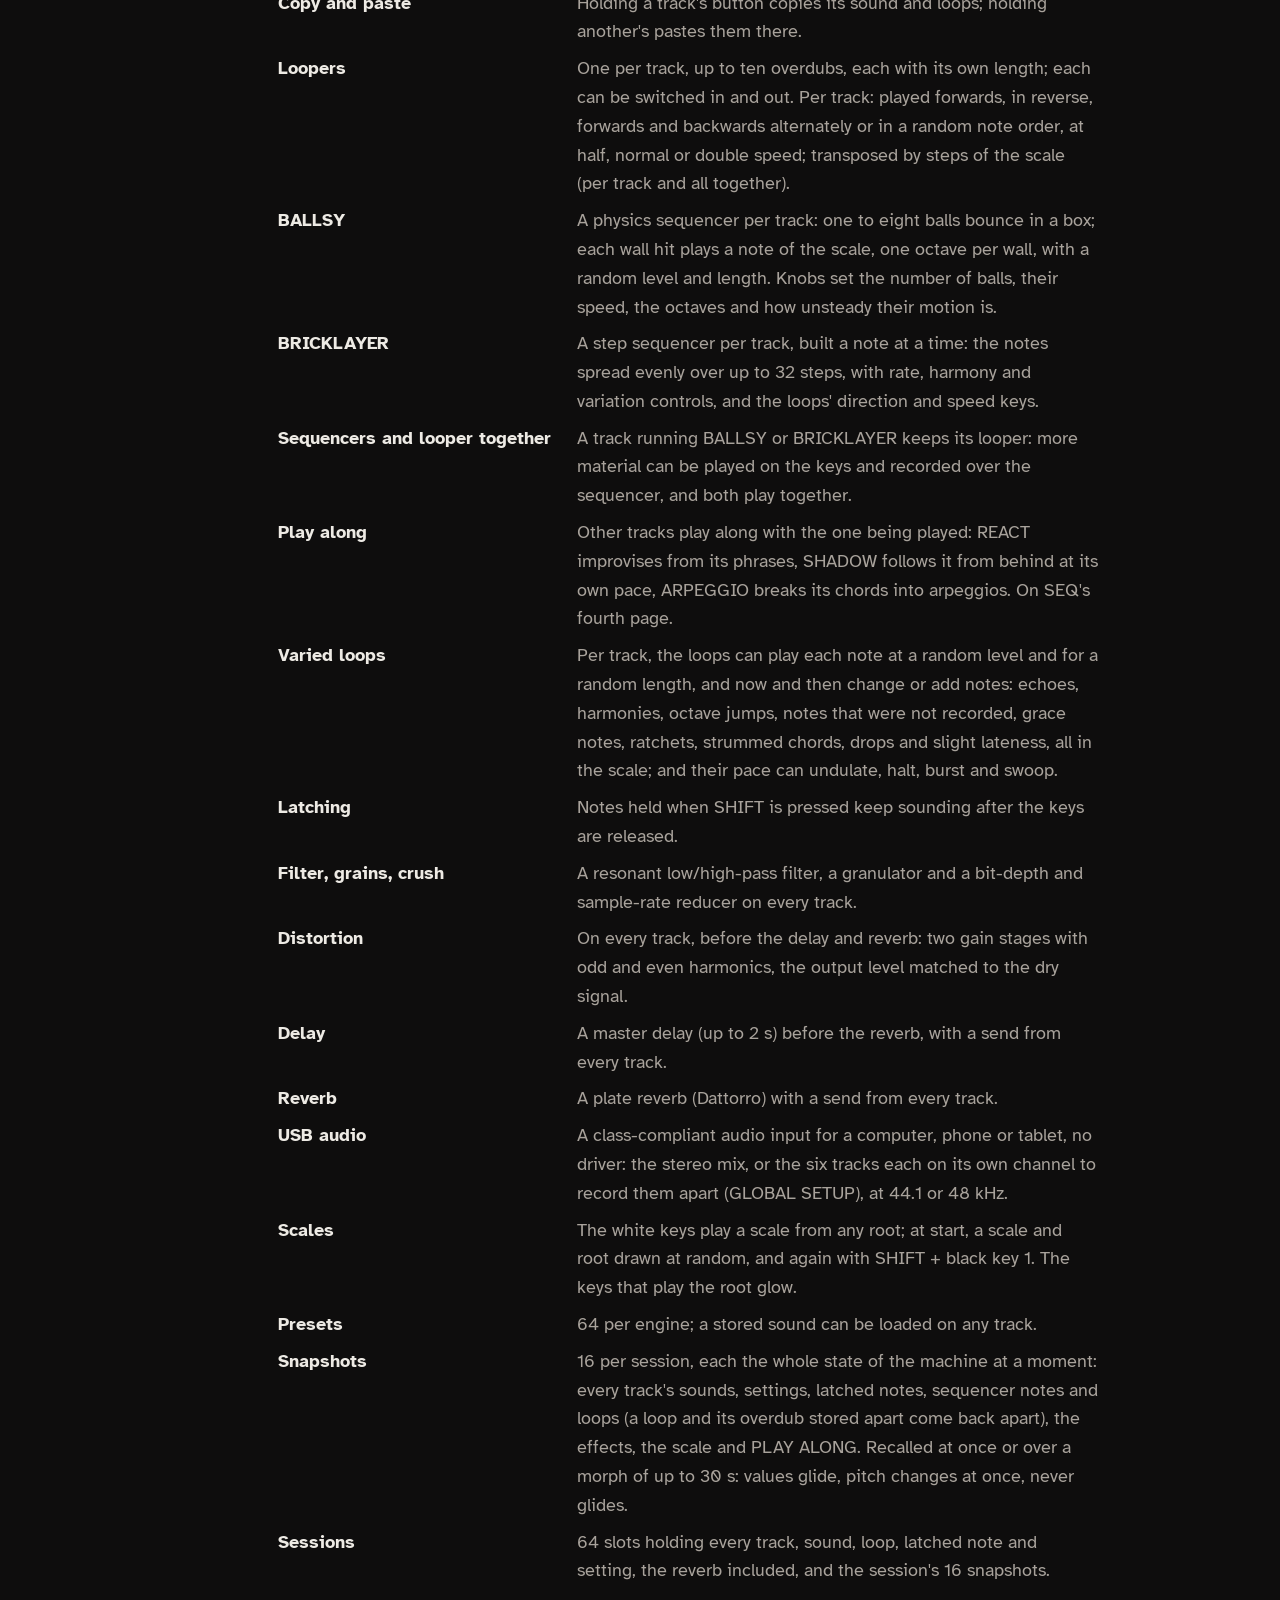
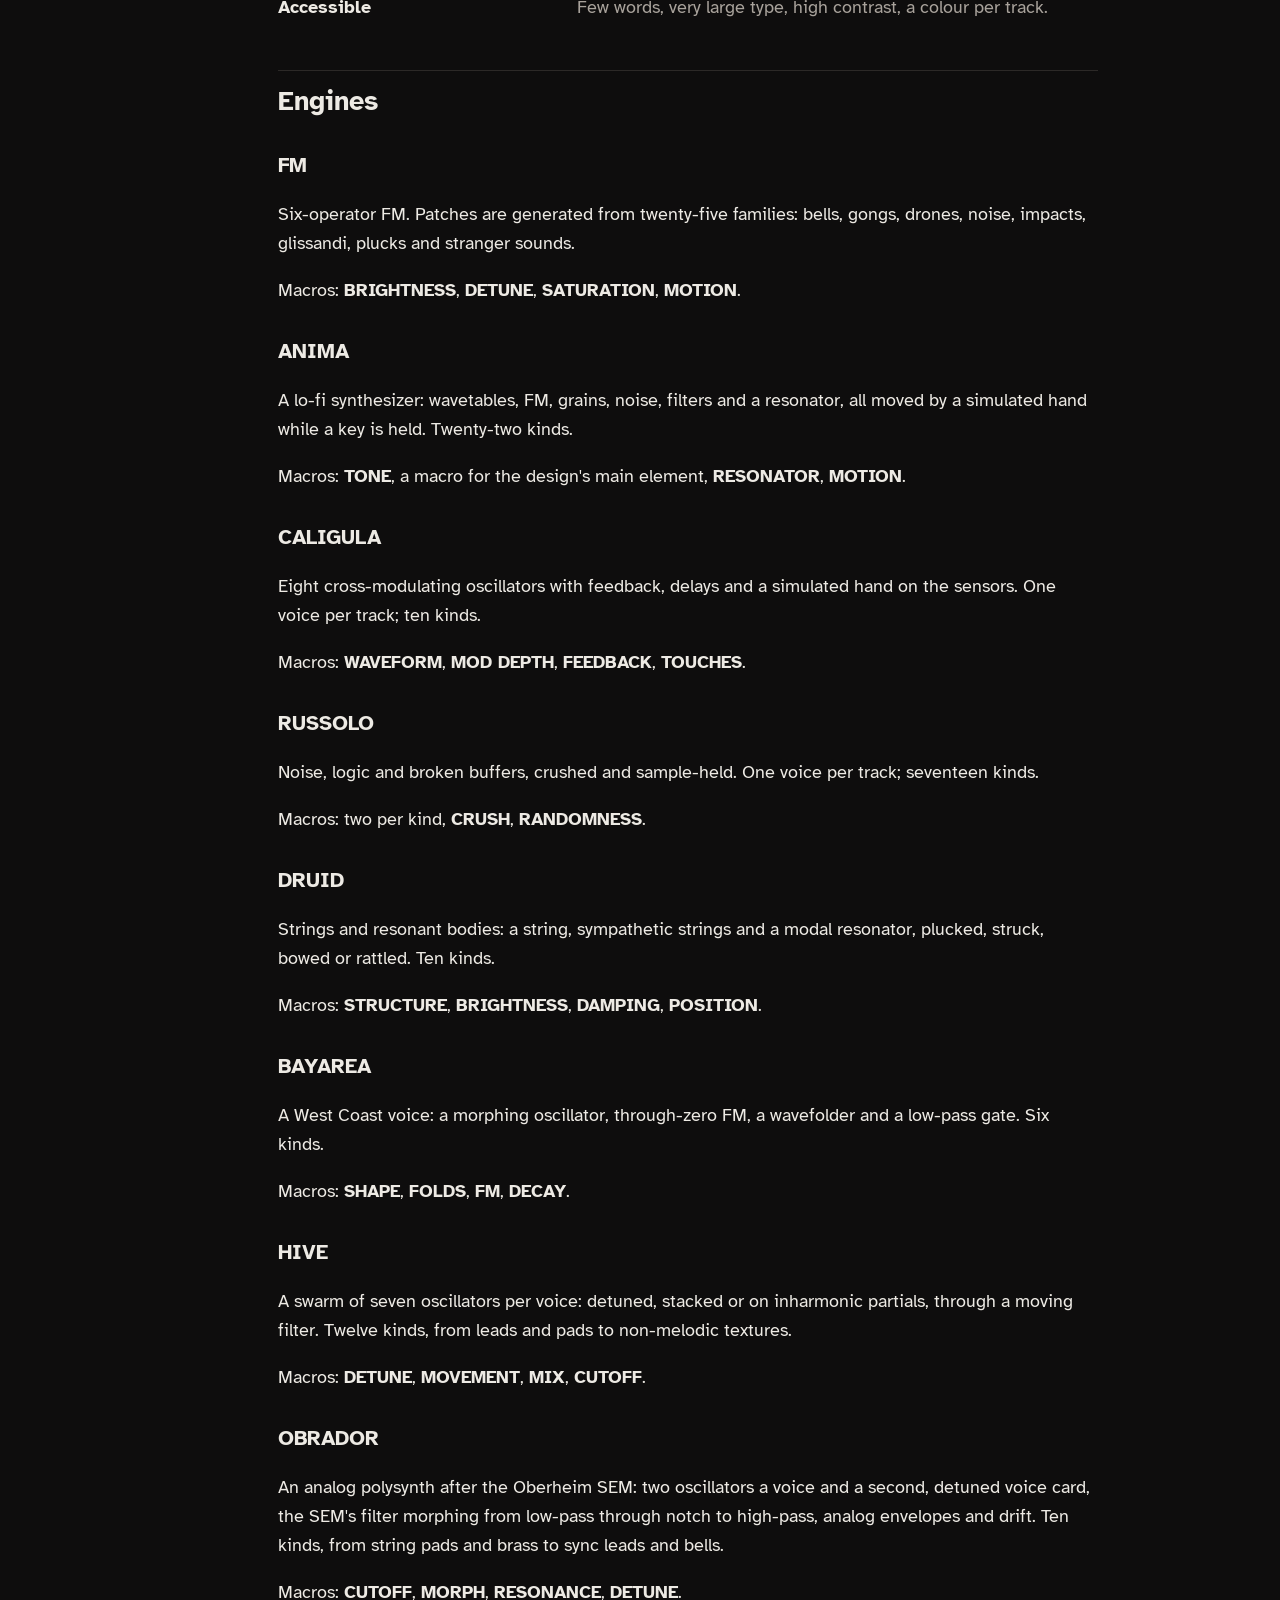
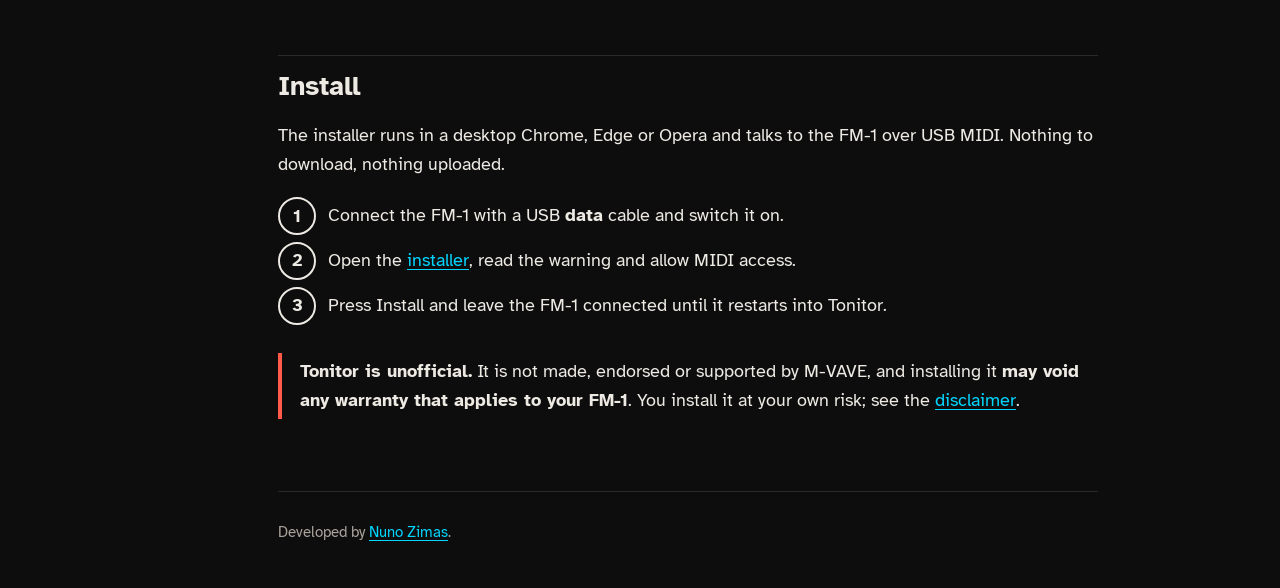
==== commit 2e8dfe34: "Website: footer reads "Developed by Nuno Zimas", linked to nunozimas.com The footer no longer names " ====
--- a/docs/index.html
+++ b/docs/index.html
@@ -194,9 +194,7 @@
 
     </main>
     <footer>
-      <p>Tonitor is by Nuno Zimas, built on <a href="https://github.com/hugelton/Felucca">Felucca</a>. Firmware: GPL-3.0. Website and logo: MIT.
-        <a href="https://github.com/nzimas/tonitor">Source on GitHub</a>.</p>
-      <p>M-VAVE and FM-1 are trademarks of their owner, used only to say which device Tonitor runs on.</p>
+      <p>Developed by <a href="https://nunozimas.com">Nuno Zimas</a>.</p>
       <form class="donate donate-foot" action="https://www.paypal.com/cgi-bin/webscr" method="post" target="_top">
         <input type="hidden" name="cmd" value="_xclick">
         <input type="hidden" name="business" value="nzimas.lv@gmail.com">
